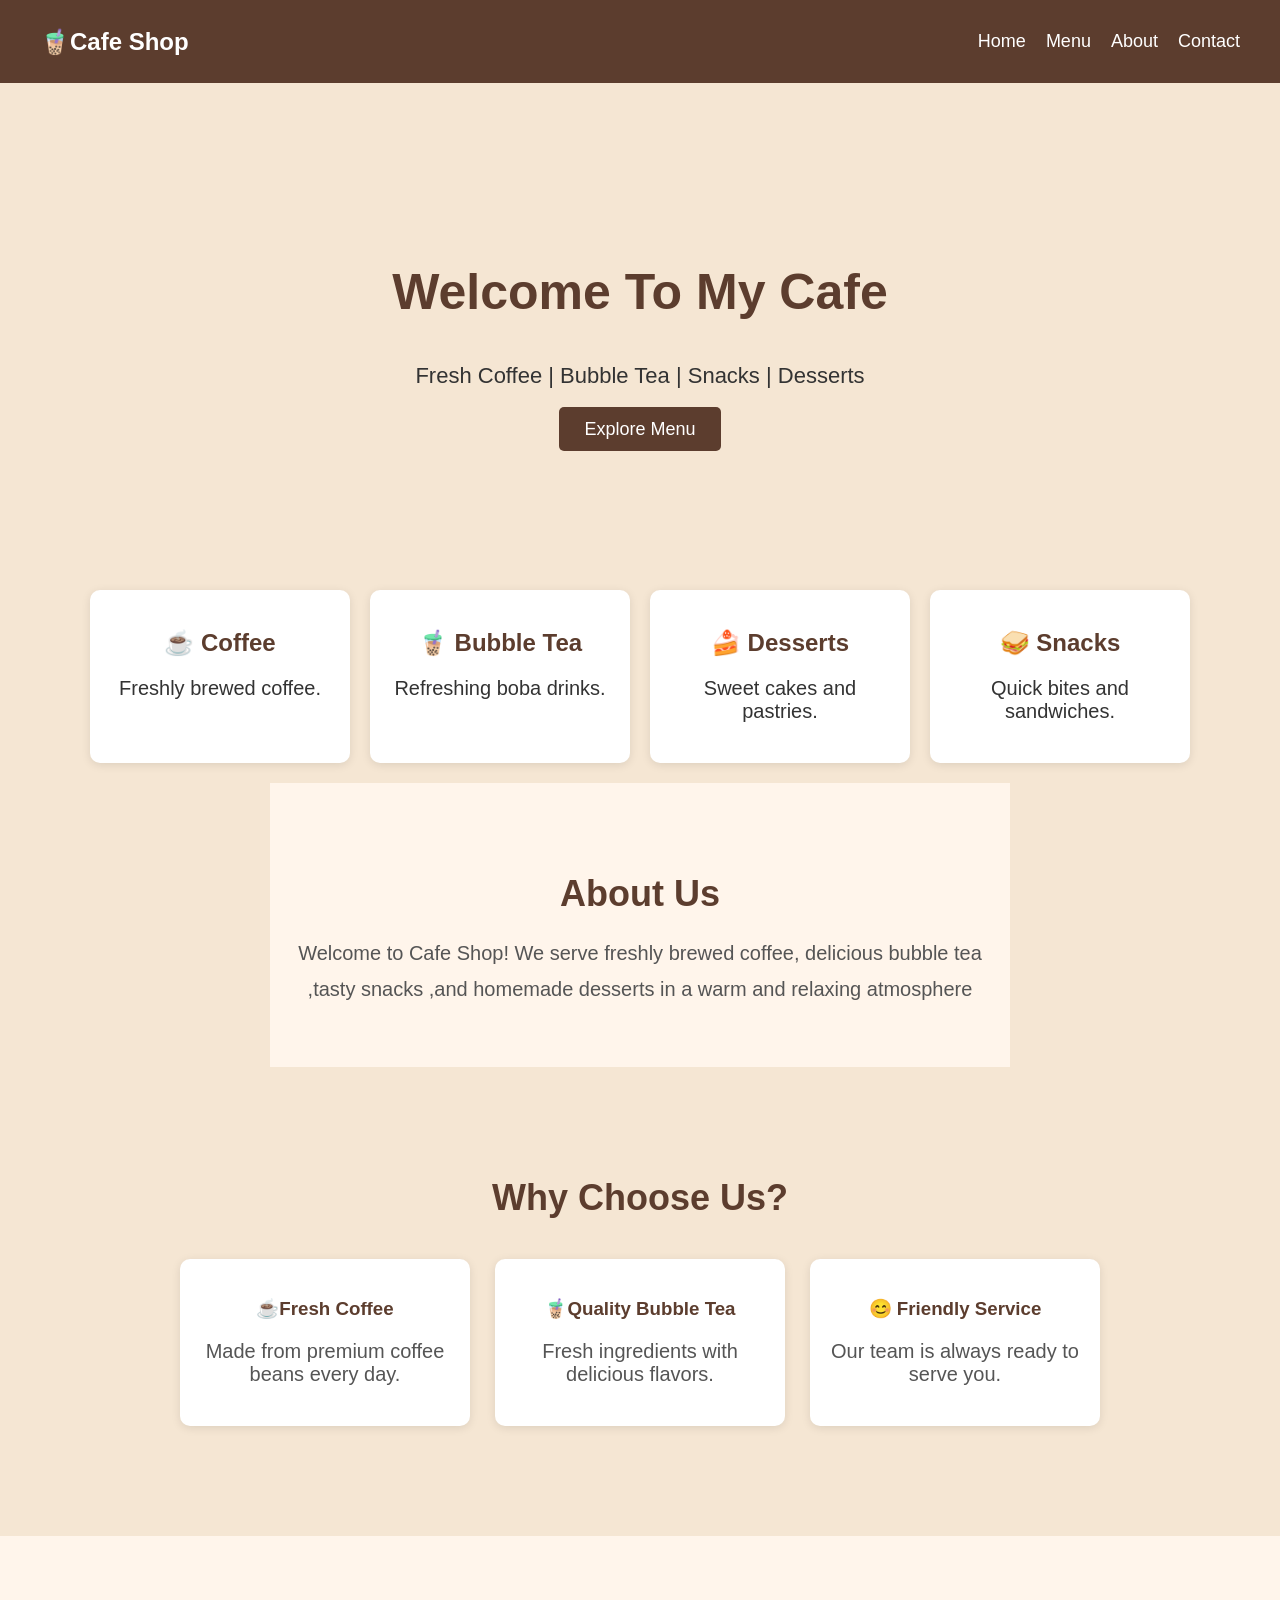
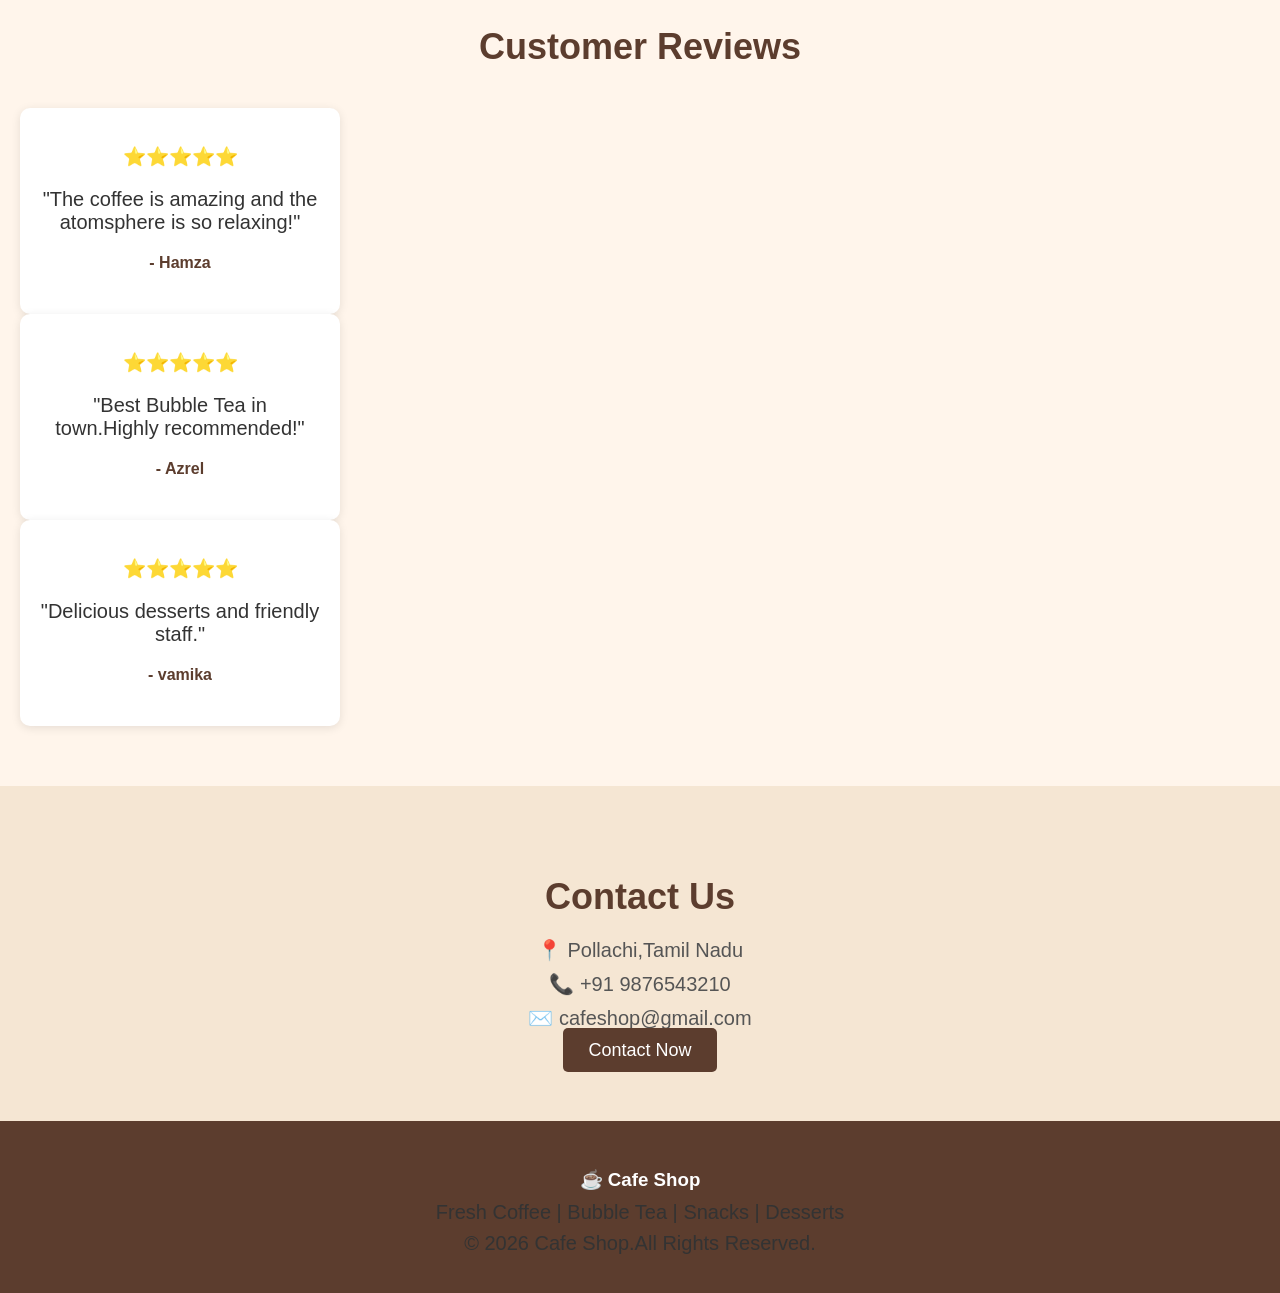
==== index.html @ 3396e736 "First Cafe Shop" ====
<!DOCTYPE html>
<html lang="en">
<head>
    <meta charset="UTF-8">
    <meta name="viewport" content="width=device-width,initial-scale=1.0">
    <title>Cafe Shop</title>

    <link rel="stylesheet" href="style.css">
</head>
<body>
<nav>
    <div class="logo">🧋Cafe Shop</div>

    <ul>
        <li><a href="#">Home</a></li>
        <li><a herf="#">Menu</a></li>
        <li><a herf="#">About</a></li>
        <li><a herf="#">Contact</a></li>
    </ul>
</nav>    
<section class="hero" id="home">
    <h1>Welcome To My Cafe</h1>
    <p>Fresh Coffee | Bubble Tea | Snacks | Desserts</p>
    <a herf="#" class="btn">Explore Menu</a>
</section>
<section class="categories" id="categories">
    <div class="card">
        <h2>☕ Coffee</h2>
        <p>Freshly brewed coffee.</p>
    </div>
<div class="card">
    <h2>🧋 Bubble Tea</h2>
    <p>Refreshing boba drinks.</p>
</div>
<div class="card">
    <h2>🍰 Desserts</h2>
    <p>Sweet cakes and pastries.</p>
</div>    
<div class="card">
    <h2>🥪 Snacks</h2>
    <p>Quick bites and sandwiches.</p>
</div>
<section class="about" id="about">
    <h2>About Us</h2>
    <p>
        Welcome to Cafe Shop! We serve freshly brewed coffee,
        delicious bubble tea ,tasty snacks ,and homemade desserts in a warm and relaxing atmosphere
    </p>
</section>
<section class="why-us">
    <h2>Why Choose Us?</h2>
    <div class="features">
        <div class="feature">
            <h3>☕Fresh Coffee</h3>
            <p>Made from premium coffee beans every day.</p>
        </div> 
        <div class="feature">
            <h3>🧋Quality Bubble Tea</h3>
            <p>Fresh ingredients with delicious flavors.</p>
        </div>
        <div class="feature">
            <h3>😊 Friendly Service</h3>
            <p>Our team is always ready to serve you.</p>
        </div>
    </div>
</section>
</section>
<section class="reviews">
    <h2>Customer Reviews</h2>
    <div class="review container">
        <div class="review-card">
        <h3>⭐⭐⭐⭐⭐</h3>
        <p>"The coffee is amazing and the atomsphere is so relaxing!"</p>
        <h4>- Hamza</h4>
        </div>
        <div class="review-card">
            <h3>⭐⭐⭐⭐⭐</h3>
            <p>"Best Bubble Tea in town.Highly recommended!"</p>
            <h4>- Azrel</h4>
        </div>
        <div class="review-card">
            <h3>⭐⭐⭐⭐⭐</h3>
            <p>"Delicious desserts and friendly staff."</p>
            <h4>- vamika</h4>
        </div>
    </div>
</section>
<section class="contact" id="contact">
    <h2>Contact Us</h2>
    <p>📍 Pollachi,Tamil Nadu</p>
    <p>📞 +91 9876543210</p>
    <p>✉️ cafeshop@gmail.com</p>

    <a herf="#" class="btn"> Contact Now</a> 
</section>
<footer>
    <h3>☕ Cafe Shop</h3>
    <p>Fresh Coffee | Bubble Tea | Snacks | Desserts</p>
    <p>&copy; 2026 Cafe Shop.All Rights Reserved.</p>
<button id="topBtn">⬆</button>
</footer>
    <script src="script.js"></script> 
</body>
</html>
---- style.css ----
body{
    margin:0;
    font-family:Arial, sans-serif;
    text-align:center;
    background:#f5e6d3;
}
h1{
    color:#5c3d2e;
    margin-top:80px;
}
p{
    color:#333;
    font-size:20px;
}
nav{
    display:flex;
    justify-content: space-between;
    align-items: center;
    background: #5c3d2e;
    padding: 15px 40px;
}

.logo{
    color: white;
    font-size: 24px;
    font-weight: bold;
}

ul{
    list-style: none;
    display: flex;
    gap:20px;

}

ul li a{
    text-decoration: none;
    color:white;
    font-size: 18px;
}
ul li a:hover{
    color: gold;
}
.hero{
    text-align: center;
    padding: 100px 20px;

}
.hero h1{
    font-size: 50px;
    color: #5c3d2e;
}
.hero p{
    font-size: 22px;
    margin-bottom: 30px;
}
.btn{
    background: #5c3d2e;
    color: white;
    padding: 12px 25px;
    text-decoration: none;
    border-radius: 5px;
    font-size: 18px;
    transition: 0.3s;
}
.btn:hover{
    background: #8b5e3c;
}
.categories{
    display: flex;
    justify-content:center;
    gap: 20px;
    flex-wrap: wrap;
    padding: 50px 20px;
}
.card{
    width: 220px;
    background: white;
    padding: 20px;
    border-radius: 10px;
    box-shadow: 0 2px 10px rgba(0,0,0,0.1);
    text-align: center;
}
.card h2{
    color: #5c3d2e;
}
.about{
    text-align: center;
    padding: 60px 20px;
    background: #fff5eb;
}
.about h2{
    font-size: 36px;
    color: #5c3d2e;
    margin-bottom: 20px;
}
.about p{
    max-width: 700px;
    margin: auto;
    font-size: 20px;
    line-height: 1.8;
    color: #555;
}
.why-us{
    padding: 60px 20px;
    text-align: center;
}
.why-us h2{
    color: #5c3d2e;
    font-size: 36px;
    margin-bottom: 40px;
}
.features{
    display: flex;
    justify-content: center;
    gap: 25px;
    flex-wrap: wrap;
}
.feature{
    background: white;
    width:250px;
    padding: 20px;
    border-radius: 10px;
    box-shadow: 0 2px 10px rgba(0,0,0,0.1);
}
.feature h3{
    color: #5c3d2e;
}
.feature p{
    color: #555;
}
.reviews{
    background: #fff5eb;
    padding: 60px 20px;
    text-align: center;
}
.reviews h2{
    color: #5c3d2e;
    font-size: 36px;
    margin-bottom: 40px;
}
.review-container{
    display: flex;
    justify-content: center;
    gap: 25px;
    flex-wrap: wrap;
}
.review-card{
    background: white;
    width: 280px;
    padding: 20px;
    border-radius: 10px;
    box-shadow: 0 2px 10px rgba(0,0,0,0.1);
}
.review-card h4{
    color: #5c3d2e;
    margin-top: 15px;
}
.contact{
    text-align: center;
    padding: 60px 20px;
}
.contact h2{
    font-size: 36px;
    color: #5c3d2e;
    margin-bottom: 20px;
}
.contact p{
    font-size: 20px;
    color: #555;
    margin: 10px 0;
}
footer{
    background: #5c3d2e;
    color: white;
    text-align: center;
    padding: 30px 20px;
}
footer h3{
    margin-bottom: 10px;
}
footer p{
    margin: 8px 0;
}
.card,
.feature,
.review-card{
    transition: transform 0.3s ease;
}
.card:hover,
.feature:hover,
.review-card:hover{
    transform: translateY(-8px);
}
@media (max-width:768px){
    nav{
        flex-direction:column;
        gap: 15px;
    }
    ul{
        flex-direction: column;
        text-align: center;
        padding: 0;
    }
    .hero h1{
        font-size: 36px;
    }
    .categories,
    .features,
    .review-container{
        flex-direction: column;
        align-items: center;
    }
    .card,
    .feature,
    .review-card{
        width: 90%;
    }
}
html{
    scroll-behavior: smooth;
}
#topBtn{
    display: none;
    position: fixed;
    bottom: 20px;
    right: 20px;
    background: #5c3d2e;
    color: white;
    border: none;
    padding: 12px 16px;
    border-radius: 50%;
    cursor: pointer;
    font-size: 18px;
}
#topBtn:hover{
    background: #8b5e3c;
}
nav{
    display: flex;
    justify-content: space-between;
    align-items: center;
    background: #5c3d2e;
    padding: 15px 40px;

    position: sticky;
    top: 0;
    z-index: 1000;
}
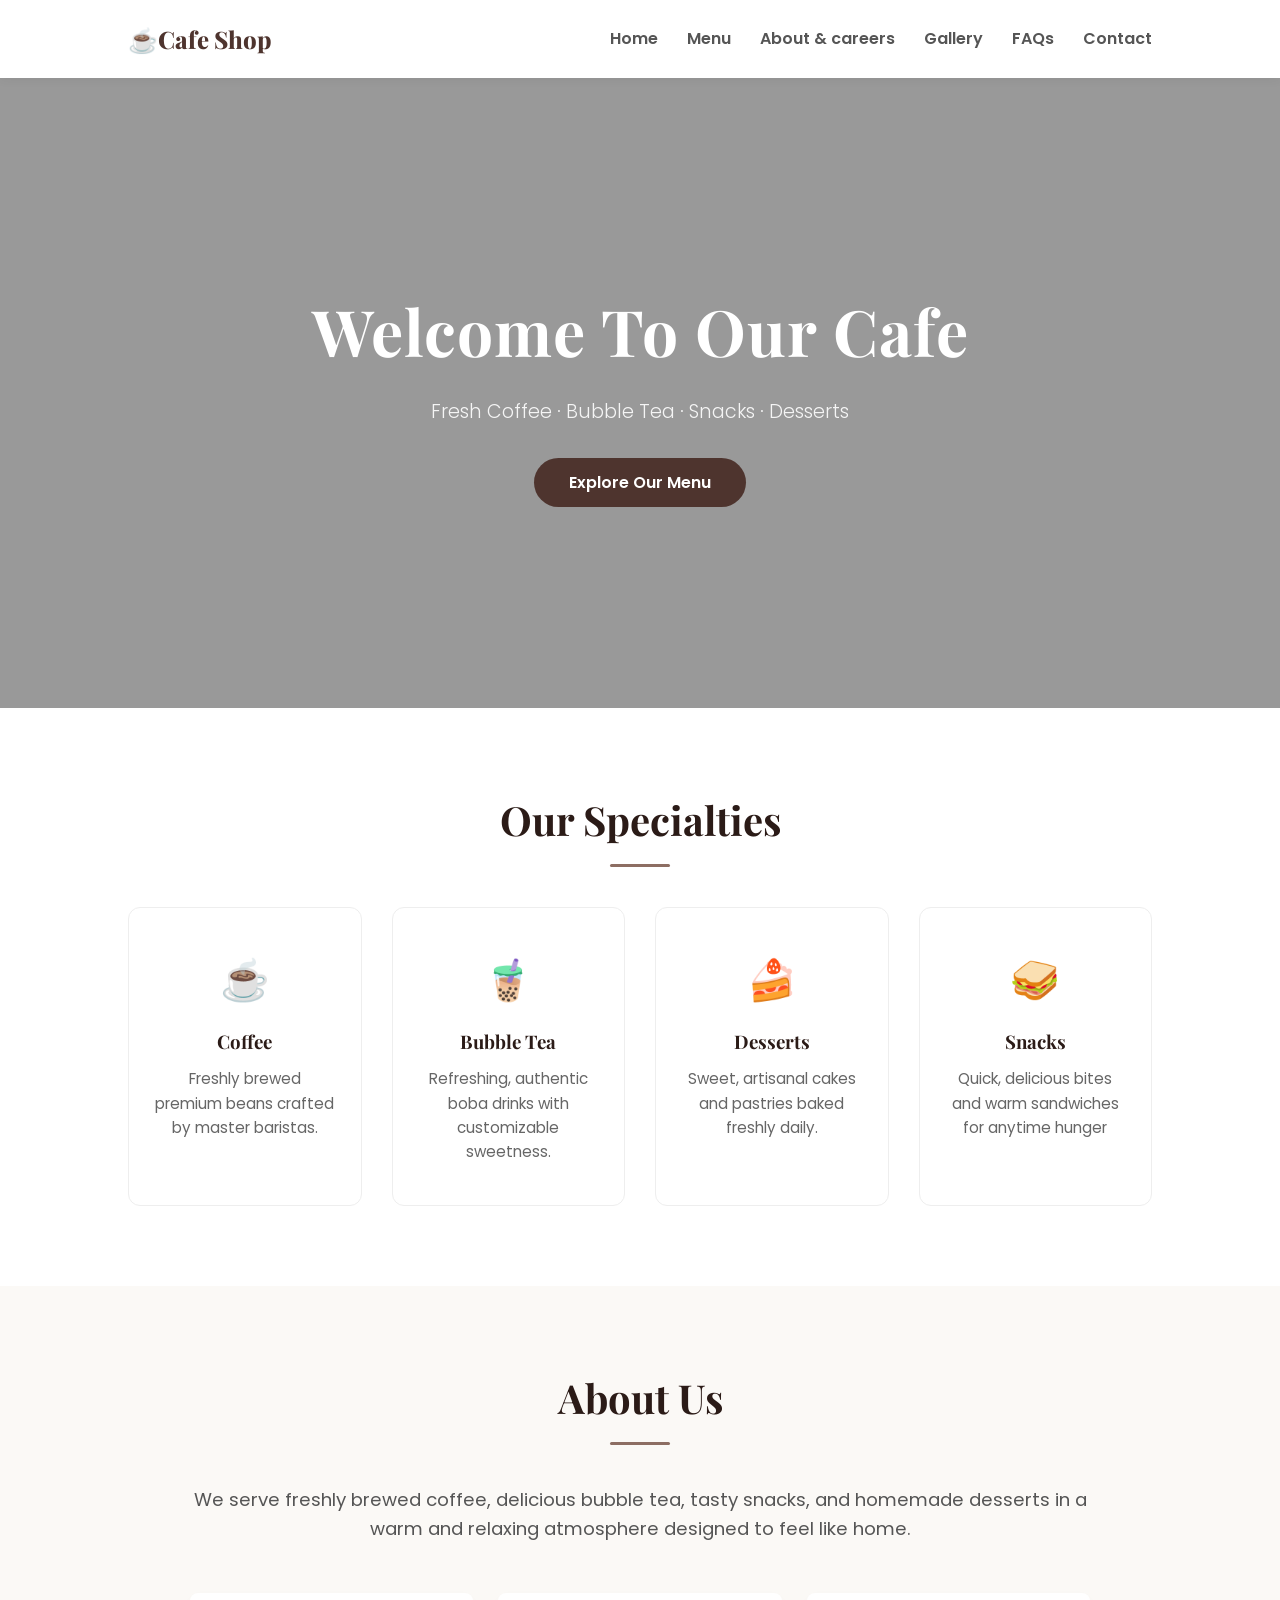
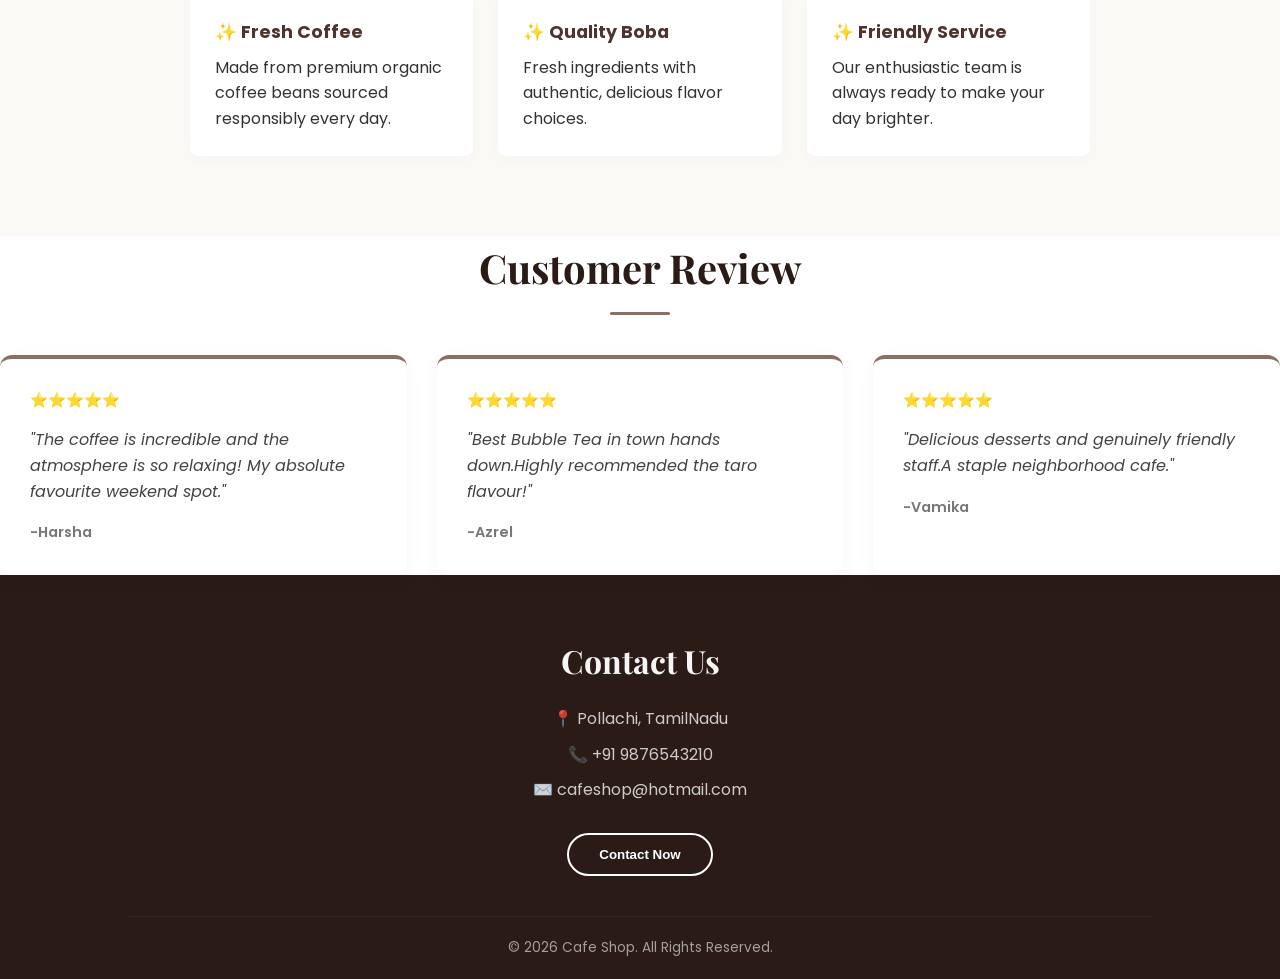
==== commit fcc42a4b: "Upgraded Cafe Shop Website" ====
--- a/index.html
+++ b/index.html
@@ -3,102 +3,120 @@
 <head>
     <meta charset="UTF-8">
     <meta name="viewport" content="width=device-width,initial-scale=1.0">
-    <title>Cafe Shop</title>
-
+    <title>The Daily Grind | Premium Cafe</title>
+    <!--Google Fonts for a premium look-->
+    <link href="https://fonts.googleapis.com/css2?family=playfair+Display:wght@600;800&family=poppins:wght@300;400;600&display=swap"rel="stylesheet">
     <link rel="stylesheet" href="style.css">
 </head>
 <body>
-<nav>
-    <div class="logo">🧋Cafe Shop</div>
+    <!--Header / Navigation-->
+    <header class="navbar">
+        <div class="logo">☕Cafe Shop</div>
+        <nav>
+            <a href="index.html">Home</a>
+            <a href="menu.html">Menu</a>
+            <a href="about.html">About & careers</a>
+            <a href="gallery.html">Gallery</a>
+            <a href="faqs.html">FAQs</a>
+            <a href="contact.html">Contact</a>
+        </nav>
+    </header>
+    <!--Hero Section-->
+    <section id="home" class="hero">
+        <div class="hero-content">
+            <h1>Welcome To Our Cafe</h1>
+            <p>Fresh Coffee ∙ Bubble Tea ∙ Snacks ∙ Desserts</p>
+            <a href="menu.html" class="btn-primary">Explore Our Menu</a>
+        </div>
+    </section>
 
-    <ul>
-        <li><a href="#">Home</a></li>
-        <li><a herf="#">Menu</a></li>
-        <li><a herf="#">About</a></li>
-        <li><a herf="#">Contact</a></li>
-    </ul>
-</nav>    
-<section class="hero" id="home">
-    <h1>Welcome To My Cafe</h1>
-    <p>Fresh Coffee | Bubble Tea | Snacks | Desserts</p>
-    <a herf="#" class="btn">Explore Menu</a>
-</section>
-<section class="categories" id="categories">
-    <div class="card">
-        <h2>☕ Coffee</h2>
-        <p>Freshly brewed coffee.</p>
-    </div>
-<div class="card">
-    <h2>🧋 Bubble Tea</h2>
-    <p>Refreshing boba drinks.</p>
-</div>
-<div class="card">
-    <h2>🍰 Desserts</h2>
-    <p>Sweet cakes and pastries.</p>
-</div>    
-<div class="card">
-    <h2>🥪 Snacks</h2>
-    <p>Quick bites and sandwiches.</p>
-</div>
-<section class="about" id="about">
-    <h2>About Us</h2>
-    <p>
-        Welcome to Cafe Shop! We serve freshly brewed coffee,
-        delicious bubble tea ,tasty snacks ,and homemade desserts in a warm and relaxing atmosphere
-    </p>
-</section>
-<section class="why-us">
-    <h2>Why Choose Us?</h2>
-    <div class="features">
-        <div class="feature">
-            <h3>☕Fresh Coffee</h3>
-            <p>Made from premium coffee beans every day.</p>
-        </div> 
-        <div class="feature">
-            <h3>🧋Quality Bubble Tea</h3>
-            <p>Fresh ingredients with delicious flavors.</p>
+    <!--Categories Section-->
+    <section id="menu" class="section-container">
+        <h2 class="section-title">Our Specialties</h2>
+        <div class="grid-4-col">
+            <div class="card interactive-card">
+                <span class="card-icon">☕</span>
+                <h3>Coffee</h3>
+                <p>Freshly brewed premium beans crafted by master baristas.</p>
+            </div>
+            <div class="card interactive-card">
+                <span class="card-icon">🧋</span>
+                <h3>Bubble Tea</h3>
+                <p>Refreshing, authentic boba drinks with customizable sweetness.</p>
+            </div>
+            <div class="card interactive-card">
+                <span class="card-icon">🍰</span>
+                <h3>Desserts</h3>
+                <p>Sweet, artisanal cakes and pastries baked freshly daily.</p>
+            </div>
+            <div class="card interactive-card">
+                <span class="card-icon">🥪</span>
+                <h3>Snacks</h3>
+                <p>Quick, delicious bites and warm sandwiches for anytime hunger</p>
+            </div>
         </div>
-        <div class="feature">
-            <h3>😊 Friendly Service</h3>
-            <p>Our team is always ready to serve you.</p>
+    </section>
+
+    <!--About & why choose us-->
+    <section id="about" class="section-container bg-light">
+        <div class="about-wrapper">
+            <div class="about-text text-center">
+                <h2 class="section-title">About Us</h2>
+                <p class="lead-text">We serve freshly brewed coffee, delicious bubble tea, tasty snacks, and homemade desserts in a warm and relaxing atmosphere designed to feel like home.</p>
+            </div>
+
+            <div class="why-us-grid">
+                <div class="why-item">
+                    <h4>✨ Fresh Coffee</h4>
+                    <p>Made from premium organic coffee beans sourced responsibly every day.</p>
+                </div>
+                <div class="why-item">
+                    <h4>✨ Quality Boba</h4>
+                    <p>Fresh ingredients with authentic, delicious flavor choices.</p>
+                </div>
+                <div class="why-item">
+                    <h4>✨ Friendly Service</h4>
+                    <p>Our enthusiastic team is always ready to make your day brighter.</p>
+                </div>
+            </div>
         </div>
-    </div>
-</section>
-</section>
-<section class="reviews">
-    <h2>Customer Reviews</h2>
-    <div class="review container">
-        <div class="review-card">
-        <h3>⭐⭐⭐⭐⭐</h3>
-        <p>"The coffee is amazing and the atomsphere is so relaxing!"</p>
-        <h4>- Hamza</h4>
+    </section>
+
+    <!--Testimonials Section-->
+    <section class="section-contianer">
+        <h2 class="section-title">Customer Review</h2>
+        <div class="grid-3-col">
+            <div class="review-card">
+                <div class="stars">⭐⭐⭐⭐⭐</div>
+                <p>"The coffee is incredible and the atmosphere is so relaxing! My absolute favourite weekend spot."</p>
+                <span class="reviewer">-Harsha</span>
+            </div>
+            <div class="review-card">
+                <div class="stars">⭐⭐⭐⭐⭐</div>
+                <p>"Best Bubble Tea in town hands down.Highly recommended the taro flavour!"</p>
+                <span class="reviewer">-Azrel</span>
+            </div>
+            <div class="review-card">
+                <div class="stars">⭐⭐⭐⭐⭐</div>
+                <p>"Delicious desserts and genuinely friendly staff.A staple neighborhood cafe."</p>
+                <span class="reviewer">-Vamika</span>
+            </div>
         </div>
-        <div class="review-card">
-            <h3>⭐⭐⭐⭐⭐</h3>
-            <p>"Best Bubble Tea in town.Highly recommended!"</p>
-            <h4>- Azrel</h4>
+    </section>
+
+    <!--contact & footer section-->
+    <footer id="contact" class="footer">
+        <div class="footer-content">
+            <h3>Contact Us</h3>
+            <p>📍 Pollachi, TamilNadu</p>
+            <p>📞 +91 9876543210</p>
+            <p>✉️ cafeshop@hotmail.com</p>
+            <button class="btn-secondary">Contact Now</button>
         </div>
-        <div class="review-card">
-            <h3>⭐⭐⭐⭐⭐</h3>
-            <p>"Delicious desserts and friendly staff."</p>
-            <h4>- vamika</h4>
+        <div class="footer-bottom">
+            <p>&copy; 2026 Cafe Shop. All Rights Reserved.</p>
         </div>
-    </div>
-</section>
-<section class="contact" id="contact">
-    <h2>Contact Us</h2>
-    <p>📍 Pollachi,Tamil Nadu</p>
-    <p>📞 +91 9876543210</p>
-    <p>✉️ cafeshop@gmail.com</p>
-
-    <a herf="#" class="btn"> Contact Now</a> 
-</section>
-<footer>
-    <h3>☕ Cafe Shop</h3>
-    <p>Fresh Coffee | Bubble Tea | Snacks | Desserts</p>
-    <p>&copy; 2026 Cafe Shop.All Rights Reserved.</p>
-<button id="topBtn">⬆</button>
-</footer>
-    <script src="script.js"></script> 
+    </footer>
+    <script src="script.js"></script>
 </body>
 </html>
--- a/style.css
+++ b/style.css
@@ -1,249 +1,356 @@
-body{
-    margin:0;
-    font-family:Arial, sans-serif;
-    text-align:center;
-    background:#f5e6d3;
-}
-h1{
-    color:#5c3d2e;
-    margin-top:80px;
-}
-p{
-    color:#333;
-    font-size:20px;
-}
-nav{
-    display:flex;
-    justify-content: space-between;
-    align-items: center;
-    background: #5c3d2e;
-    padding: 15px 40px;
-}
-
-.logo{
-    color: white;
-    font-size: 24px;
-    font-weight: bold;
-}
-
-ul{
-    list-style: none;
-    display: flex;
-    gap:20px;
-
-}
-
-ul li a{
-    text-decoration: none;
-    color:white;
-    font-size: 18px;
-}
-ul li a:hover{
-    color: gold;
-}
-.hero{
-    text-align: center;
-    padding: 100px 20px;
-
-}
-.hero h1{
-    font-size: 50px;
-    color: #5c3d2e;
-}
-.hero p{
-    font-size: 22px;
-    margin-bottom: 30px;
-}
-.btn{
-    background: #5c3d2e;
-    color: white;
-    padding: 12px 25px;
-    text-decoration: none;
-    border-radius: 5px;
-    font-size: 18px;
-    transition: 0.3s;
-}
-.btn:hover{
-    background: #8b5e3c;
-}
-.categories{
-    display: flex;
-    justify-content:center;
-    gap: 20px;
-    flex-wrap: wrap;
-    padding: 50px 20px;
-}
-.card{
-    width: 220px;
-    background: white;
-    padding: 20px;
-    border-radius: 10px;
-    box-shadow: 0 2px 10px rgba(0,0,0,0.1);
-    text-align: center;
-}
-.card h2{
-    color: #5c3d2e;
-}
-.about{
-    text-align: center;
-    padding: 60px 20px;
-    background: #fff5eb;
-}
-.about h2{
-    font-size: 36px;
-    color: #5c3d2e;
-    margin-bottom: 20px;
-}
-.about p{
-    max-width: 700px;
-    margin: auto;
-    font-size: 20px;
-    line-height: 1.8;
-    color: #555;
-}
-.why-us{
-    padding: 60px 20px;
-    text-align: center;
-}
-.why-us h2{
-    color: #5c3d2e;
-    font-size: 36px;
+/* --- Global Resets & Typography --- */
+* {
+    margin: 0;
+    padding: 0;
+    box-sizing: border-box;
+}
+
+html {
+    scroll-behavior: smooth;
+}
+
+body {
+    font-family: 'Poppins', sans-serif;
+    color: #333333;
+    background-color: #ffffff;
+    line-height: 1.6;
+}
+
+/* --- Layout Containers --- */
+.section-container {
+    padding: 80px 10%;
+}
+
+.bg-light {
+    background-color: #fbf9f6;
+}
+
+.section-title {
+    font-family: 'Playfair Display', serif;
+    font-size: 2.5rem;
+    text-align: center;
     margin-bottom: 40px;
-}
-.features{
-    display: flex;
-    justify-content: center;
-    gap: 25px;
-    flex-wrap: wrap;
-}
-.feature{
-    background: white;
-    width:250px;
-    padding: 20px;
-    border-radius: 10px;
-    box-shadow: 0 2px 10px rgba(0,0,0,0.1);
-}
-.feature h3{
-    color: #5c3d2e;
-}
-.feature p{
-    color: #555;
-}
-.reviews{
-    background: #fff5eb;
-    padding: 60px 20px;
-    text-align: center;
-}
-.reviews h2{
-    color: #5c3d2e;
-    font-size: 36px;
-    margin-bottom: 40px;
-}
-.review-container{
-    display: flex;
-    justify-content: center;
-    gap: 25px;
-    flex-wrap: wrap;
-}
-.review-card{
-    background: white;
-    width: 280px;
-    padding: 20px;
-    border-radius: 10px;
-    box-shadow: 0 2px 10px rgba(0,0,0,0.1);
-}
-.review-card h4{
-    color: #5c3d2e;
-    margin-top: 15px;
-}
-.contact{
-    text-align: center;
-    padding: 60px 20px;
-}
-.contact h2{
-    font-size: 36px;
-    color: #5c3d2e;
-    margin-bottom: 20px;
-}
-.contact p{
-    font-size: 20px;
-    color: #555;
-    margin: 10px 0;
-}
-footer{
-    background: #5c3d2e;
-    color: white;
-    text-align: center;
-    padding: 30px 20px;
-}
-footer h3{
-    margin-bottom: 10px;
-}
-footer p{
-    margin: 8px 0;
-}
-.card,
-.feature,
-.review-card{
-    transition: transform 0.3s ease;
-}
-.card:hover,
-.feature:hover,
-.review-card:hover{
-    transform: translateY(-8px);
-}
-@media (max-width:768px){
-    nav{
-        flex-direction:column;
-        gap: 15px;
-    }
-    ul{
-        flex-direction: column;
-        text-align: center;
-        padding: 0;
-    }
-    .hero h1{
-        font-size: 36px;
-    }
-    .categories,
-    .features,
-    .review-container{
-        flex-direction: column;
-        align-items: center;
-    }
-    .card,
-    .feature,
-    .review-card{
-        width: 90%;
-    }
-}
-html{
-    scroll-behavior: smooth;
-}
-#topBtn{
-    display: none;
-    position: fixed;
-    bottom: 20px;
-    right: 20px;
-    background: #5c3d2e;
-    color: white;
-    border: none;
-    padding: 12px 16px;
-    border-radius: 50%;
-    cursor: pointer;
-    font-size: 18px;
-}
-#topBtn:hover{
-    background: #8b5e3c;
-}
-nav{
+    color: #2b1b17;
+    position: relative;
+}
+
+.section-title::after {
+    content: '';
+    display: block;
+    width: 60px;
+    height: 3px;
+    background-color: #8d6e63;
+    margin: 12px auto 0 auto;
+    border-radius: 2px;
+}
+
+/* --- Navbar --- */
+.navbar {
     display: flex;
     justify-content: space-between;
     align-items: center;
-    background: #5c3d2e;
-    padding: 15px 40px;
-
+    padding: 20px 10%;
+    background-color: #ffffff;
+    box-shadow: 0 2px 10px rgba(0, 0, 0, 0.05);
     position: sticky;
     top: 0;
     z-index: 1000;
 }
+
+.navbar .logo {
+    font-family: 'Playfair Display', serif;
+    font-size: 1.5rem;
+    font-weight: 800;
+    color: #4e342e;
+}
+
+.navbar nav a {
+    text-decoration: none;
+    color: #555555;
+    margin-left: 25px;
+    font-weight: 600;
+    transition: color 0.3s ease;
+}
+
+.navbar nav a:hover {
+    color: #8d6e63;
+}
+
+/* --- Hero Section --- */
+.hero {
+    background: linear-gradient(rgba(0,0,0,0.4), rgba(0,0,0,0.4)), url('https://images.unsplash.com/photo-1501339847302-ac426a4a7cbb?q=80&w=1600') no-repeat center center/cover;
+    height: 70vh;
+    display: flex;
+    justify-content: center;
+    align-items: center;
+    text-align: center;
+    color: #ffffff;
+}
+
+.hero-content h1 {
+    font-family: 'Playfair Display', serif;
+    font-size: 4rem;
+    margin-bottom: 15px;
+    letter-spacing: 1px;
+}
+
+.hero-content p {
+    font-size: 1.2rem;
+    margin-bottom: 30px;
+    font-weight: 300;
+    opacity: 0.9;
+}
+
+/* --- Buttons --- */
+.btn-primary {
+    display: inline-block;
+    padding: 12px 35px;
+    background-color: #4e342e;
+    color: #ffffff;
+    text-decoration: none;
+    border-radius: 30px;
+    font-weight: 600;
+    transition: transform 0.2s ease, background-color 0.3s ease;
+}
+
+.btn-primary:hover {
+    background-color: #3e2723;
+    transform: translateY(-2px);
+}
+
+.btn-secondary {
+    padding: 12px 30px;
+    background-color: transparent;
+    color: #ffffff;
+    border: 2px solid #ffffff;
+    border-radius: 30px;
+    font-weight: 600;
+    cursor: pointer;
+    transition: all 0.3s ease;
+}
+
+.btn-secondary:hover {
+    background-color: #ffffff;
+    color: #4e342e;
+}
+
+/* --- Grids & Cards --- */
+.grid-4-col {
+    display: grid;
+    grid-template-columns: repeat(auto-fit, minmax(220px, 1fr));
+    gap: 30px;
+}
+
+.grid-3-col {
+    display: grid;
+    grid-template-columns: repeat(auto-fit, minmax(280px, 1fr));
+    gap: 30px;
+}
+
+.card {
+    background-color: #ffffff;
+    padding: 40px 25px;
+    border-radius: 12px;
+    text-align: center;
+    border: 1px solid #eee;
+    transition: all 0.3s ease;
+}
+
+.interactive-card:hover {
+    transform: translateY(-10px);
+    box-shadow: 0 15px 30px rgba(0, 0, 0, 0.08);
+    border-color: #8d6e63;
+}
+
+.card-icon {
+    font-size: 2.5rem;
+    display: block;
+    margin-bottom: 15px;
+}
+
+.card h3 {
+    font-family: 'Playfair Display', serif;
+    margin-bottom: 10px;
+    color: #2b1b17;
+}
+
+.card p {
+    font-size: 0.95rem;
+    color: #666;
+}
+
+/* --- About & Why Choose Us --- */
+.about-wrapper {
+    max-width: 900px;
+    margin: 0 auto;
+}
+
+.lead-text {
+    font-size: 1.15rem;
+    color: #555;
+    margin-bottom: 50px;
+}
+
+.text-center { text-align: center; }
+
+.why-us-grid {
+    display: grid;
+    grid-template-columns: repeat(auto-fit, minmax(250px, 1fr));
+    gap: 25px;
+}
+
+.why-item {
+    background: #ffffff;
+    padding: 25px;
+    border-radius: 8px;
+    box-shadow: 0 4px 15px rgba(0,0,0,0.02);
+}
+
+.why-item h4 {
+    color: #4e342e;
+    font-size: 1.1rem;
+    margin-bottom: 8px;
+}
+
+/* --- Reviews --- */
+.review-card {
+    background-color: #ffffff;
+    padding: 30px;
+    border-radius: 12px;
+    box-shadow: 0 5px 20px rgba(0,0,0,0.04);
+    border-top: 4px solid #8d6e63;
+}
+
+.stars {
+    margin-bottom: 15px;
+    font-size: 0.9rem;
+}
+
+.review-card p {
+    font-style: italic;
+    color: #444;
+    margin-bottom: 15px;
+}
+
+.reviewer {
+    font-weight: 600;
+    color: #777;
+    font-size: 0.9rem;
+}
+
+/* --- Footer --- */
+.footer {
+    background-color: #2b1b17;
+    color: #f5f5f5;
+    padding: 60px 10% 20px 10%;
+    text-align: center;
+}
+
+.footer-content h3 {
+    font-family: 'Playfair Display', serif;
+    font-size: 2rem;
+    margin-bottom: 20px;
+}
+
+.footer-content p {
+    margin-bottom: 10px;
+    opacity: 0.8;
+}
+
+.footer-content .btn-secondary {
+    margin-top: 20px;
+    margin-bottom: 40px;
+}
+
+.footer-bottom {
+    border-top: 1px solid rgba(255,255,255,0.1);
+    padding-top: 20px;
+    font-size: 0.85rem;
+    opacity: 0.6;
+}
+
+/* --- Responsive Adjustments --- */
+@media (max-width: 768px) {
+    .navbar {
+        flex-direction: column;
+        gap: 15px;
+    }
+    .navbar nav a {
+        margin: 0 10px;
+    }
+    .hero-content h1 {
+        font-size: 2.5rem;
+    }
+    .section-container {
+        padding: 50px 5%;
+    }
+}
+/* --- JS-Driven Animation Classes --- */
+
+/* Initial state of elements hidden off-screen */
+.reveal-hidden {
+    opacity: 0;
+    transform: translateY(30px);
+    transition: opacity 0.8s cubic-bezier(0.25, 1, 0.5, 1), 
+                transform 0.8s cubic-bezier(0.25, 1, 0.5, 1);
+}
+
+/* State applied by JS when scrolled into view */
+.reveal-hidden.visible {
+    opacity: 1;
+    transform: translateY(0);
+}
+
+/* Staggered transition delays for item grids so they lift one by one */
+.grid-4-col .card:nth-child(2) { transition-delay: 0.1s; }
+.grid-4-col .card:nth-child(3) { transition-delay: 0.2s; }
+.grid-4-col .card:nth-child(4) { transition-delay: 0.3s; }
+
+.grid-3-col .review-card:nth-child(2) { transition-delay: 0.15s; }
+.grid-3-col .review-card:nth-child(3) { transition-delay: 0.3s; }
+/* --- High-End Multi-Scroll Menu Design --- */
+.menu-scroll-section {
+    min-height: 85vh; /* Extends each section so it takes full viewport real estate */
+    display: flex;
+    flex-direction: column;
+    justify-content: center;
+    padding: 60px 0;
+}
+
+.menu-section-title-box {
+    text-align: center;
+    background-color: #fbf9f6;
+    padding: 40px 0;
+    margin-bottom: 20px;
+    border-top: 1px solid #eae5e0;
+    border-bottom: 1px solid #eae5e0;
+}
+
+.menu-section-title-box h2 {
+    font-family: 'Playfair Display', serif;
+    font-size: 2.2rem;
+    color: #2b1b17;
+}
+
+/* Background shifts to keep scrolling visibly engaging */
+.banner-coffee { background-color: #ffffff; }
+.banner-boba { background-color: #fcfbfa; }
+.banner-dessert { background-color: #ffffff; }
+
+/* Gallery Styling */
+.gallery-grid {
+    display: grid;
+    grid-template-columns: repeat(auto-fit, minmax(280px, 1fr));
+    gap: 20px;
+    margin-top: 30px;
+}
+.gallery-item img {
+    width: 100%;
+    height: 300px;
+    object-fit: cover;
+    border-radius: 8px;
+    transition: transform 0.3s ease;
+}
+.gallery-item img:hover {
+    transform: scale(1.02);
+}
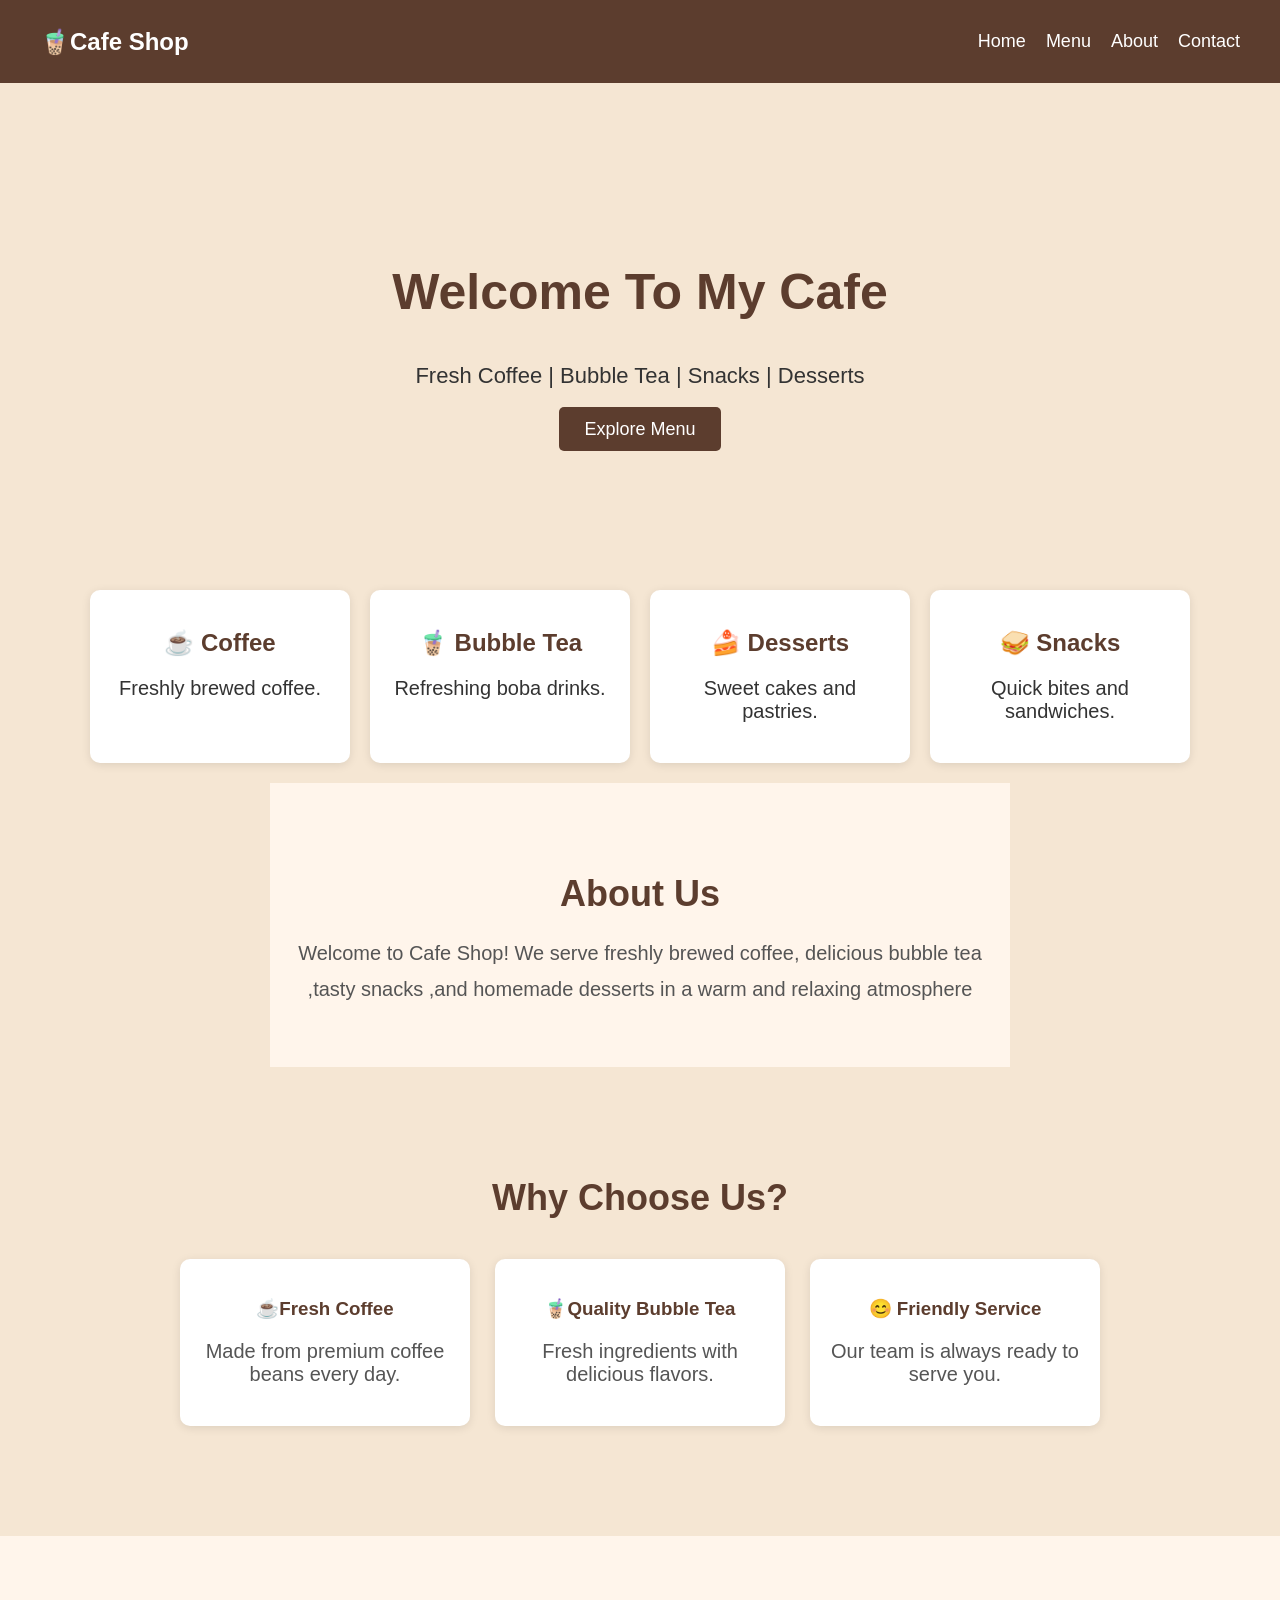
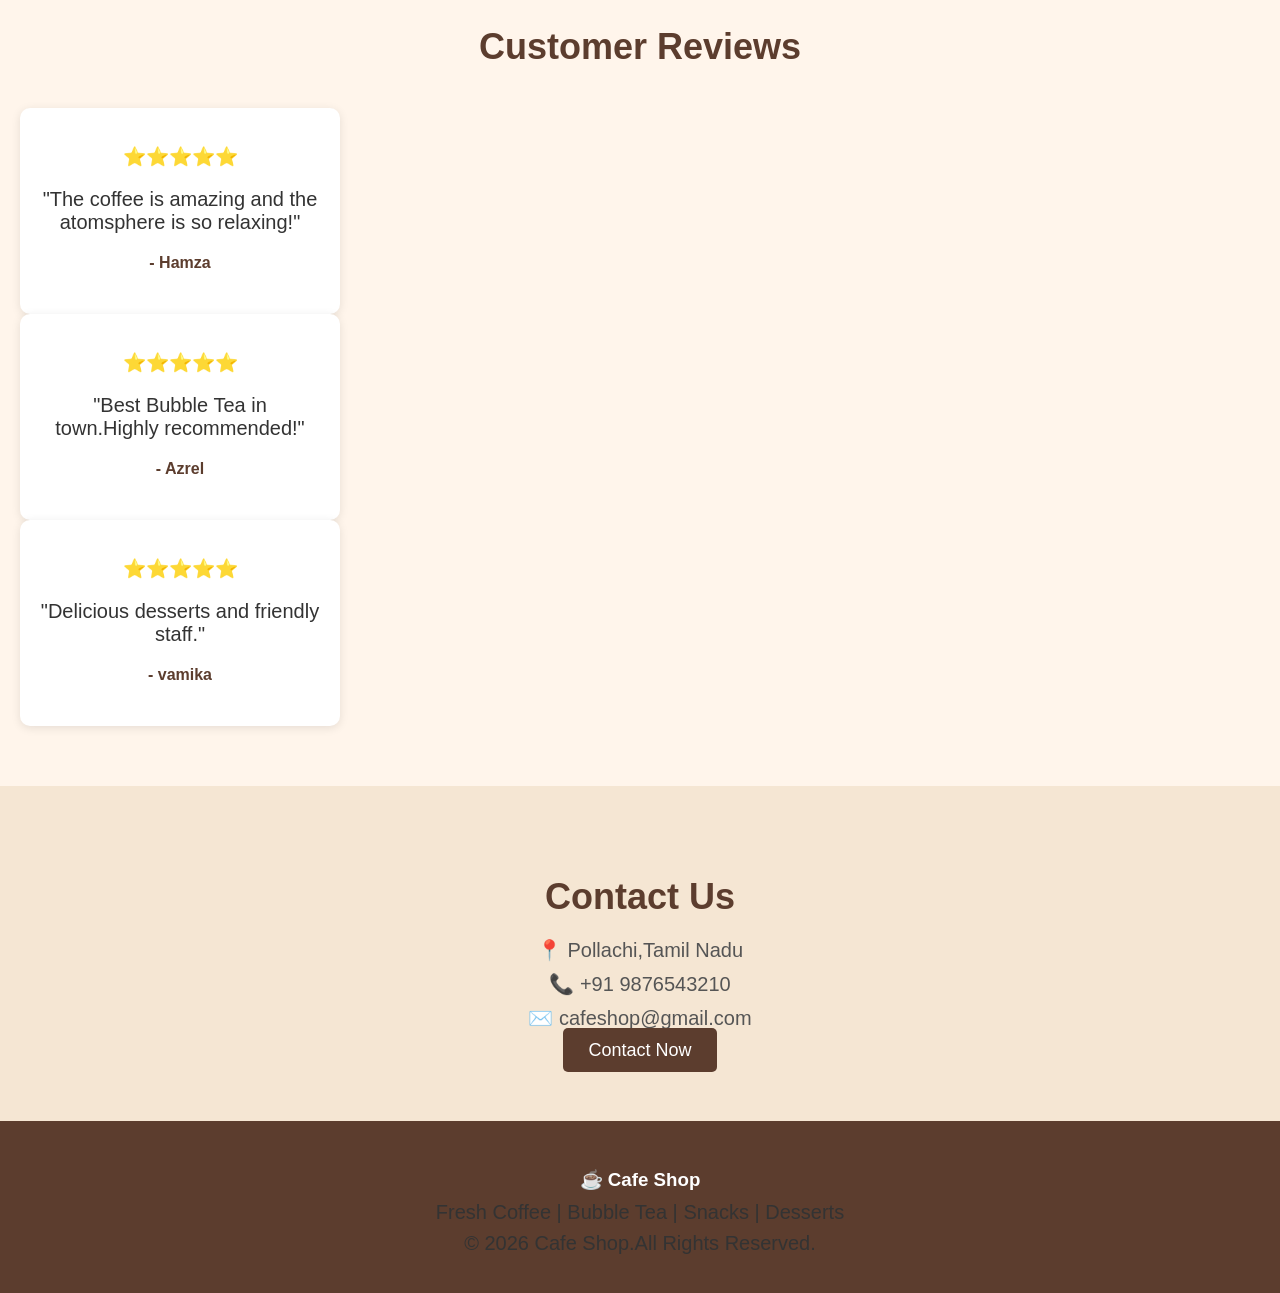
==== commit 356d7d9f: "Resolve merge conflict" ====
--- a/index.html
+++ b/index.html
@@ -3,120 +3,102 @@
 <head>
     <meta charset="UTF-8">
     <meta name="viewport" content="width=device-width,initial-scale=1.0">
-    <title>The Daily Grind | Premium Cafe</title>
-    <!--Google Fonts for a premium look-->
-    <link href="https://fonts.googleapis.com/css2?family=playfair+Display:wght@600;800&family=poppins:wght@300;400;600&display=swap"rel="stylesheet">
+    <title>Cafe Shop</title>
+
     <link rel="stylesheet" href="style.css">
 </head>
 <body>
-    <!--Header / Navigation-->
-    <header class="navbar">
-        <div class="logo">☕Cafe Shop</div>
-        <nav>
-            <a href="index.html">Home</a>
-            <a href="menu.html">Menu</a>
-            <a href="about.html">About & careers</a>
-            <a href="gallery.html">Gallery</a>
-            <a href="faqs.html">FAQs</a>
-            <a href="contact.html">Contact</a>
-        </nav>
-    </header>
-    <!--Hero Section-->
-    <section id="home" class="hero">
-        <div class="hero-content">
-            <h1>Welcome To Our Cafe</h1>
-            <p>Fresh Coffee ∙ Bubble Tea ∙ Snacks ∙ Desserts</p>
-            <a href="menu.html" class="btn-primary">Explore Our Menu</a>
+<nav>
+    <div class="logo">🧋Cafe Shop</div>
+
+    <ul>
+        <li><a href="#">Home</a></li>
+        <li><a href="#">Menu</a></li>
+        <li><a href="#">About</a></li>
+        <li><a href="#">Contact</a></li>
+    </ul>
+</nav>    
+<section class="hero" id="home">
+    <h1>Welcome To My Cafe</h1>
+    <p>Fresh Coffee | Bubble Tea | Snacks | Desserts</p>
+    <a href="#" class="btn">Explore Menu</a>
+</section>
+<section class="categories" id="categories">
+    <div class="card">
+        <h2>☕ Coffee</h2>
+        <p>Freshly brewed coffee.</p>
+    </div>
+<div class="card">
+    <h2>🧋 Bubble Tea</h2>
+    <p>Refreshing boba drinks.</p>
+</div>
+<div class="card">
+    <h2>🍰 Desserts</h2>
+    <p>Sweet cakes and pastries.</p>
+</div>    
+<div class="card">
+    <h2>🥪 Snacks</h2>
+    <p>Quick bites and sandwiches.</p>
+</div>
+<section class="about" id="about">
+    <h2>About Us</h2>
+    <p>
+        Welcome to Cafe Shop! We serve freshly brewed coffee,
+        delicious bubble tea ,tasty snacks ,and homemade desserts in a warm and relaxing atmosphere
+    </p>
+</section>
+<section class="why-us">
+    <h2>Why Choose Us?</h2>
+    <div class="features">
+        <div class="feature">
+            <h3>☕Fresh Coffee</h3>
+            <p>Made from premium coffee beans every day.</p>
+        </div> 
+        <div class="feature">
+            <h3>🧋Quality Bubble Tea</h3>
+            <p>Fresh ingredients with delicious flavors.</p>
         </div>
-    </section>
+        <div class="feature">
+            <h3>😊 Friendly Service</h3>
+            <p>Our team is always ready to serve you.</p>
+        </div>
+    </div>
+</section>
+</section>
+<section class="reviews">
+    <h2>Customer Reviews</h2>
+    <div class="review container">
+        <div class="review-card">
+        <h3>⭐⭐⭐⭐⭐</h3>
+        <p>"The coffee is amazing and the atomsphere is so relaxing!"</p>
+        <h4>- Hamza</h4>
+        </div>
+        <div class="review-card">
+            <h3>⭐⭐⭐⭐⭐</h3>
+            <p>"Best Bubble Tea in town.Highly recommended!"</p>
+            <h4>- Azrel</h4>
+        </div>
+        <div class="review-card">
+            <h3>⭐⭐⭐⭐⭐</h3>
+            <p>"Delicious desserts and friendly staff."</p>
+            <h4>- vamika</h4>
+        </div>
+    </div>
+</section>
+<section class="contact" id="contact">
+    <h2>Contact Us</h2>
+    <p>📍 Pollachi,Tamil Nadu</p>
+    <p>📞 +91 9876543210</p>
+    <p>✉️ cafeshop@gmail.com</p>
 
-    <!--Categories Section-->
-    <section id="menu" class="section-container">
-        <h2 class="section-title">Our Specialties</h2>
-        <div class="grid-4-col">
-            <div class="card interactive-card">
-                <span class="card-icon">☕</span>
-                <h3>Coffee</h3>
-                <p>Freshly brewed premium beans crafted by master baristas.</p>
-            </div>
-            <div class="card interactive-card">
-                <span class="card-icon">🧋</span>
-                <h3>Bubble Tea</h3>
-                <p>Refreshing, authentic boba drinks with customizable sweetness.</p>
-            </div>
-            <div class="card interactive-card">
-                <span class="card-icon">🍰</span>
-                <h3>Desserts</h3>
-                <p>Sweet, artisanal cakes and pastries baked freshly daily.</p>
-            </div>
-            <div class="card interactive-card">
-                <span class="card-icon">🥪</span>
-                <h3>Snacks</h3>
-                <p>Quick, delicious bites and warm sandwiches for anytime hunger</p>
-            </div>
-        </div>
-    </section>
-
-    <!--About & why choose us-->
-    <section id="about" class="section-container bg-light">
-        <div class="about-wrapper">
-            <div class="about-text text-center">
-                <h2 class="section-title">About Us</h2>
-                <p class="lead-text">We serve freshly brewed coffee, delicious bubble tea, tasty snacks, and homemade desserts in a warm and relaxing atmosphere designed to feel like home.</p>
-            </div>
-
-            <div class="why-us-grid">
-                <div class="why-item">
-                    <h4>✨ Fresh Coffee</h4>
-                    <p>Made from premium organic coffee beans sourced responsibly every day.</p>
-                </div>
-                <div class="why-item">
-                    <h4>✨ Quality Boba</h4>
-                    <p>Fresh ingredients with authentic, delicious flavor choices.</p>
-                </div>
-                <div class="why-item">
-                    <h4>✨ Friendly Service</h4>
-                    <p>Our enthusiastic team is always ready to make your day brighter.</p>
-                </div>
-            </div>
-        </div>
-    </section>
-
-    <!--Testimonials Section-->
-    <section class="section-contianer">
-        <h2 class="section-title">Customer Review</h2>
-        <div class="grid-3-col">
-            <div class="review-card">
-                <div class="stars">⭐⭐⭐⭐⭐</div>
-                <p>"The coffee is incredible and the atmosphere is so relaxing! My absolute favourite weekend spot."</p>
-                <span class="reviewer">-Harsha</span>
-            </div>
-            <div class="review-card">
-                <div class="stars">⭐⭐⭐⭐⭐</div>
-                <p>"Best Bubble Tea in town hands down.Highly recommended the taro flavour!"</p>
-                <span class="reviewer">-Azrel</span>
-            </div>
-            <div class="review-card">
-                <div class="stars">⭐⭐⭐⭐⭐</div>
-                <p>"Delicious desserts and genuinely friendly staff.A staple neighborhood cafe."</p>
-                <span class="reviewer">-Vamika</span>
-            </div>
-        </div>
-    </section>
-
-    <!--contact & footer section-->
-    <footer id="contact" class="footer">
-        <div class="footer-content">
-            <h3>Contact Us</h3>
-            <p>📍 Pollachi, TamilNadu</p>
-            <p>📞 +91 9876543210</p>
-            <p>✉️ cafeshop@hotmail.com</p>
-            <button class="btn-secondary">Contact Now</button>
-        </div>
-        <div class="footer-bottom">
-            <p>&copy; 2026 Cafe Shop. All Rights Reserved.</p>
-        </div>
-    </footer>
-    <script src="script.js"></script>
+    <a href="#" class="btn"> Contact Now</a> 
+</section>
+<footer>
+    <h3>☕ Cafe Shop</h3>
+    <p>Fresh Coffee | Bubble Tea | Snacks | Desserts</p>
+    <p>&copy; 2026 Cafe Shop.All Rights Reserved.</p>
+<button id="topBtn">⬆</button>
+</footer>
+    <script src="script.js"></script> 
 </body>
-</html>+</html>
--- a/style.css
+++ b/style.css
@@ -1,356 +1,242 @@
-/* --- Global Resets & Typography --- */
-* {
-    margin: 0;
-    padding: 0;
-    box-sizing: border-box;
-}
-
-html {
+body{
+    margin:0;
+    font-family:Arial, sans-serif;
+    text-align:center;
+    background:#f5e6d3;
+}
+h1{
+    color:#5c3d2e;
+    margin-top:80px;
+}
+p{
+    color:#333;
+    font-size:20px;
+}
+
+.logo{
+    color: white;
+    font-size: 24px;
+    font-weight: bold;
+}
+
+ul{
+    list-style: none;
+    display: flex;
+    gap:20px;
+
+}
+
+ul li a{
+    text-decoration: none;
+    color:white;
+    font-size: 18px;
+}
+ul li a:hover{
+    color: gold;
+}
+.hero{
+    text-align: center;
+    padding: 100px 20px;
+
+}
+.hero h1{
+    font-size: 50px;
+    color: #5c3d2e;
+}
+.hero p{
+    font-size: 22px;
+    margin-bottom: 30px;
+}
+.btn{
+    background: #5c3d2e;
+    color: white;
+    padding: 12px 25px;
+    text-decoration: none;
+    border-radius: 5px;
+    font-size: 18px;
+    transition: 0.3s;
+}
+.btn:hover{
+    background: #8b5e3c;
+}
+.categories{
+    display: flex;
+    justify-content:center;
+    gap: 20px;
+    flex-wrap: wrap;
+    padding: 50px 20px;
+}
+.card{
+    width: 220px;
+    background: white;
+    padding: 20px;
+    border-radius: 10px;
+    box-shadow: 0 2px 10px rgba(0,0,0,0.1);
+    text-align: center;
+}
+.card h2{
+    color: #5c3d2e;
+}
+.about{
+    text-align: center;
+    padding: 60px 20px;
+    background: #fff5eb;
+}
+.about h2{
+    font-size: 36px;
+    color: #5c3d2e;
+    margin-bottom: 20px;
+}
+.about p{
+    max-width: 700px;
+    margin: auto;
+    font-size: 20px;
+    line-height: 1.8;
+    color: #555;
+}
+.why-us{
+    padding: 60px 20px;
+    text-align: center;
+}
+.why-us h2{
+    color: #5c3d2e;
+    font-size: 36px;
+    margin-bottom: 40px;
+}
+.features{
+    display: flex;
+    justify-content: center;
+    gap: 25px;
+    flex-wrap: wrap;
+}
+.feature{
+    background: white;
+    width:250px;
+    padding: 20px;
+    border-radius: 10px;
+    box-shadow: 0 2px 10px rgba(0,0,0,0.1);
+}
+.feature h3{
+    color: #5c3d2e;
+}
+.feature p{
+    color: #555;
+}
+.reviews{
+    background: #fff5eb;
+    padding: 60px 20px;
+    text-align: center;
+}
+.reviews h2{
+    color: #5c3d2e;
+    font-size: 36px;
+    margin-bottom: 40px;
+}
+.review-container{
+    display: flex;
+    justify-content: center;
+    gap: 25px;
+    flex-wrap: wrap;
+}
+.review-card{
+    background: white;
+    width: 280px;
+    padding: 20px;
+    border-radius: 10px;
+    box-shadow: 0 2px 10px rgba(0,0,0,0.1);
+}
+.review-card h4{
+    color: #5c3d2e;
+    margin-top: 15px;
+}
+.contact{
+    text-align: center;
+    padding: 60px 20px;
+}
+.contact h2{
+    font-size: 36px;
+    color: #5c3d2e;
+    margin-bottom: 20px;
+}
+.contact p{
+    font-size: 20px;
+    color: #555;
+    margin: 10px 0;
+}
+footer{
+    background: #5c3d2e;
+    color: white;
+    text-align: center;
+    padding: 30px 20px;
+}
+footer h3{
+    margin-bottom: 10px;
+}
+footer p{
+    margin: 8px 0;
+}
+.card,
+.feature,
+.review-card{
+    transition: transform 0.3s ease;
+}
+.card:hover,
+.feature:hover,
+.review-card:hover{
+    transform: translateY(-8px);
+}
+@media (max-width:768px){
+    nav{
+        flex-direction:column;
+        gap: 15px;
+    }
+    ul{
+        flex-direction: column;
+        text-align: center;
+        padding: 0;
+    }
+    .hero h1{
+        font-size: 36px;
+    }
+    .categories,
+    .features,
+    .review-container{
+        flex-direction: column;
+        align-items: center;
+    }
+    .card,
+    .feature,
+    .review-card{
+        width: 90%;
+    }
+}
+html{
     scroll-behavior: smooth;
 }
-
-body {
-    font-family: 'Poppins', sans-serif;
-    color: #333333;
-    background-color: #ffffff;
-    line-height: 1.6;
-}
-
-/* --- Layout Containers --- */
-.section-container {
-    padding: 80px 10%;
-}
-
-.bg-light {
-    background-color: #fbf9f6;
-}
-
-.section-title {
-    font-family: 'Playfair Display', serif;
-    font-size: 2.5rem;
-    text-align: center;
-    margin-bottom: 40px;
-    color: #2b1b17;
-    position: relative;
-}
-
-.section-title::after {
-    content: '';
-    display: block;
-    width: 60px;
-    height: 3px;
-    background-color: #8d6e63;
-    margin: 12px auto 0 auto;
-    border-radius: 2px;
-}
-
-/* --- Navbar --- */
-.navbar {
+#topBtn{
+    display: none;
+    position: fixed;
+    bottom: 20px;
+    right: 20px;
+    background: #5c3d2e;
+    color: white;
+    border: none;
+    padding: 12px 16px;
+    border-radius: 50%;
+    cursor: pointer;
+    font-size: 18px;
+}
+#topBtn:hover{
+    background: #8b5e3c;
+}
+nav{
     display: flex;
     justify-content: space-between;
     align-items: center;
-    padding: 20px 10%;
-    background-color: #ffffff;
-    box-shadow: 0 2px 10px rgba(0, 0, 0, 0.05);
+    background: #5c3d2e;
+    padding: 15px 40px;
+
     position: sticky;
     top: 0;
     z-index: 1000;
 }
-
-.navbar .logo {
-    font-family: 'Playfair Display', serif;
-    font-size: 1.5rem;
-    font-weight: 800;
-    color: #4e342e;
-}
-
-.navbar nav a {
-    text-decoration: none;
-    color: #555555;
-    margin-left: 25px;
-    font-weight: 600;
-    transition: color 0.3s ease;
-}
-
-.navbar nav a:hover {
-    color: #8d6e63;
-}
-
-/* --- Hero Section --- */
-.hero {
-    background: linear-gradient(rgba(0,0,0,0.4), rgba(0,0,0,0.4)), url('https://images.unsplash.com/photo-1501339847302-ac426a4a7cbb?q=80&w=1600') no-repeat center center/cover;
-    height: 70vh;
-    display: flex;
-    justify-content: center;
-    align-items: center;
-    text-align: center;
-    color: #ffffff;
-}
-
-.hero-content h1 {
-    font-family: 'Playfair Display', serif;
-    font-size: 4rem;
-    margin-bottom: 15px;
-    letter-spacing: 1px;
-}
-
-.hero-content p {
-    font-size: 1.2rem;
-    margin-bottom: 30px;
-    font-weight: 300;
-    opacity: 0.9;
-}
-
-/* --- Buttons --- */
-.btn-primary {
-    display: inline-block;
-    padding: 12px 35px;
-    background-color: #4e342e;
-    color: #ffffff;
-    text-decoration: none;
-    border-radius: 30px;
-    font-weight: 600;
-    transition: transform 0.2s ease, background-color 0.3s ease;
-}
-
-.btn-primary:hover {
-    background-color: #3e2723;
-    transform: translateY(-2px);
-}
-
-.btn-secondary {
-    padding: 12px 30px;
-    background-color: transparent;
-    color: #ffffff;
-    border: 2px solid #ffffff;
-    border-radius: 30px;
-    font-weight: 600;
-    cursor: pointer;
-    transition: all 0.3s ease;
-}
-
-.btn-secondary:hover {
-    background-color: #ffffff;
-    color: #4e342e;
-}
-
-/* --- Grids & Cards --- */
-.grid-4-col {
-    display: grid;
-    grid-template-columns: repeat(auto-fit, minmax(220px, 1fr));
-    gap: 30px;
-}
-
-.grid-3-col {
-    display: grid;
-    grid-template-columns: repeat(auto-fit, minmax(280px, 1fr));
-    gap: 30px;
-}
-
-.card {
-    background-color: #ffffff;
-    padding: 40px 25px;
-    border-radius: 12px;
-    text-align: center;
-    border: 1px solid #eee;
-    transition: all 0.3s ease;
-}
-
-.interactive-card:hover {
-    transform: translateY(-10px);
-    box-shadow: 0 15px 30px rgba(0, 0, 0, 0.08);
-    border-color: #8d6e63;
-}
-
-.card-icon {
-    font-size: 2.5rem;
-    display: block;
-    margin-bottom: 15px;
-}
-
-.card h3 {
-    font-family: 'Playfair Display', serif;
-    margin-bottom: 10px;
-    color: #2b1b17;
-}
-
-.card p {
-    font-size: 0.95rem;
-    color: #666;
-}
-
-/* --- About & Why Choose Us --- */
-.about-wrapper {
-    max-width: 900px;
-    margin: 0 auto;
-}
-
-.lead-text {
-    font-size: 1.15rem;
-    color: #555;
-    margin-bottom: 50px;
-}
-
-.text-center { text-align: center; }
-
-.why-us-grid {
-    display: grid;
-    grid-template-columns: repeat(auto-fit, minmax(250px, 1fr));
-    gap: 25px;
-}
-
-.why-item {
-    background: #ffffff;
-    padding: 25px;
-    border-radius: 8px;
-    box-shadow: 0 4px 15px rgba(0,0,0,0.02);
-}
-
-.why-item h4 {
-    color: #4e342e;
-    font-size: 1.1rem;
-    margin-bottom: 8px;
-}
-
-/* --- Reviews --- */
-.review-card {
-    background-color: #ffffff;
-    padding: 30px;
-    border-radius: 12px;
-    box-shadow: 0 5px 20px rgba(0,0,0,0.04);
-    border-top: 4px solid #8d6e63;
-}
-
-.stars {
-    margin-bottom: 15px;
-    font-size: 0.9rem;
-}
-
-.review-card p {
-    font-style: italic;
-    color: #444;
-    margin-bottom: 15px;
-}
-
-.reviewer {
-    font-weight: 600;
-    color: #777;
-    font-size: 0.9rem;
-}
-
-/* --- Footer --- */
-.footer {
-    background-color: #2b1b17;
-    color: #f5f5f5;
-    padding: 60px 10% 20px 10%;
-    text-align: center;
-}
-
-.footer-content h3 {
-    font-family: 'Playfair Display', serif;
-    font-size: 2rem;
-    margin-bottom: 20px;
-}
-
-.footer-content p {
-    margin-bottom: 10px;
-    opacity: 0.8;
-}
-
-.footer-content .btn-secondary {
-    margin-top: 20px;
-    margin-bottom: 40px;
-}
-
-.footer-bottom {
-    border-top: 1px solid rgba(255,255,255,0.1);
-    padding-top: 20px;
-    font-size: 0.85rem;
-    opacity: 0.6;
-}
-
-/* --- Responsive Adjustments --- */
-@media (max-width: 768px) {
-    .navbar {
-        flex-direction: column;
-        gap: 15px;
-    }
-    .navbar nav a {
-        margin: 0 10px;
-    }
-    .hero-content h1 {
-        font-size: 2.5rem;
-    }
-    .section-container {
-        padding: 50px 5%;
-    }
-}
-/* --- JS-Driven Animation Classes --- */
-
-/* Initial state of elements hidden off-screen */
-.reveal-hidden {
-    opacity: 0;
-    transform: translateY(30px);
-    transition: opacity 0.8s cubic-bezier(0.25, 1, 0.5, 1), 
-                transform 0.8s cubic-bezier(0.25, 1, 0.5, 1);
-}
-
-/* State applied by JS when scrolled into view */
-.reveal-hidden.visible {
-    opacity: 1;
-    transform: translateY(0);
-}
-
-/* Staggered transition delays for item grids so they lift one by one */
-.grid-4-col .card:nth-child(2) { transition-delay: 0.1s; }
-.grid-4-col .card:nth-child(3) { transition-delay: 0.2s; }
-.grid-4-col .card:nth-child(4) { transition-delay: 0.3s; }
-
-.grid-3-col .review-card:nth-child(2) { transition-delay: 0.15s; }
-.grid-3-col .review-card:nth-child(3) { transition-delay: 0.3s; }
-/* --- High-End Multi-Scroll Menu Design --- */
-.menu-scroll-section {
-    min-height: 85vh; /* Extends each section so it takes full viewport real estate */
-    display: flex;
-    flex-direction: column;
-    justify-content: center;
-    padding: 60px 0;
-}
-
-.menu-section-title-box {
-    text-align: center;
-    background-color: #fbf9f6;
-    padding: 40px 0;
-    margin-bottom: 20px;
-    border-top: 1px solid #eae5e0;
-    border-bottom: 1px solid #eae5e0;
-}
-
-.menu-section-title-box h2 {
-    font-family: 'Playfair Display', serif;
-    font-size: 2.2rem;
-    color: #2b1b17;
-}
-
-/* Background shifts to keep scrolling visibly engaging */
-.banner-coffee { background-color: #ffffff; }
-.banner-boba { background-color: #fcfbfa; }
-.banner-dessert { background-color: #ffffff; }
-
-/* Gallery Styling */
-.gallery-grid {
-    display: grid;
-    grid-template-columns: repeat(auto-fit, minmax(280px, 1fr));
-    gap: 20px;
-    margin-top: 30px;
-}
-.gallery-item img {
-    width: 100%;
-    height: 300px;
-    object-fit: cover;
-    border-radius: 8px;
-    transition: transform 0.3s ease;
-}
-.gallery-item img:hover {
-    transform: scale(1.02);
-}
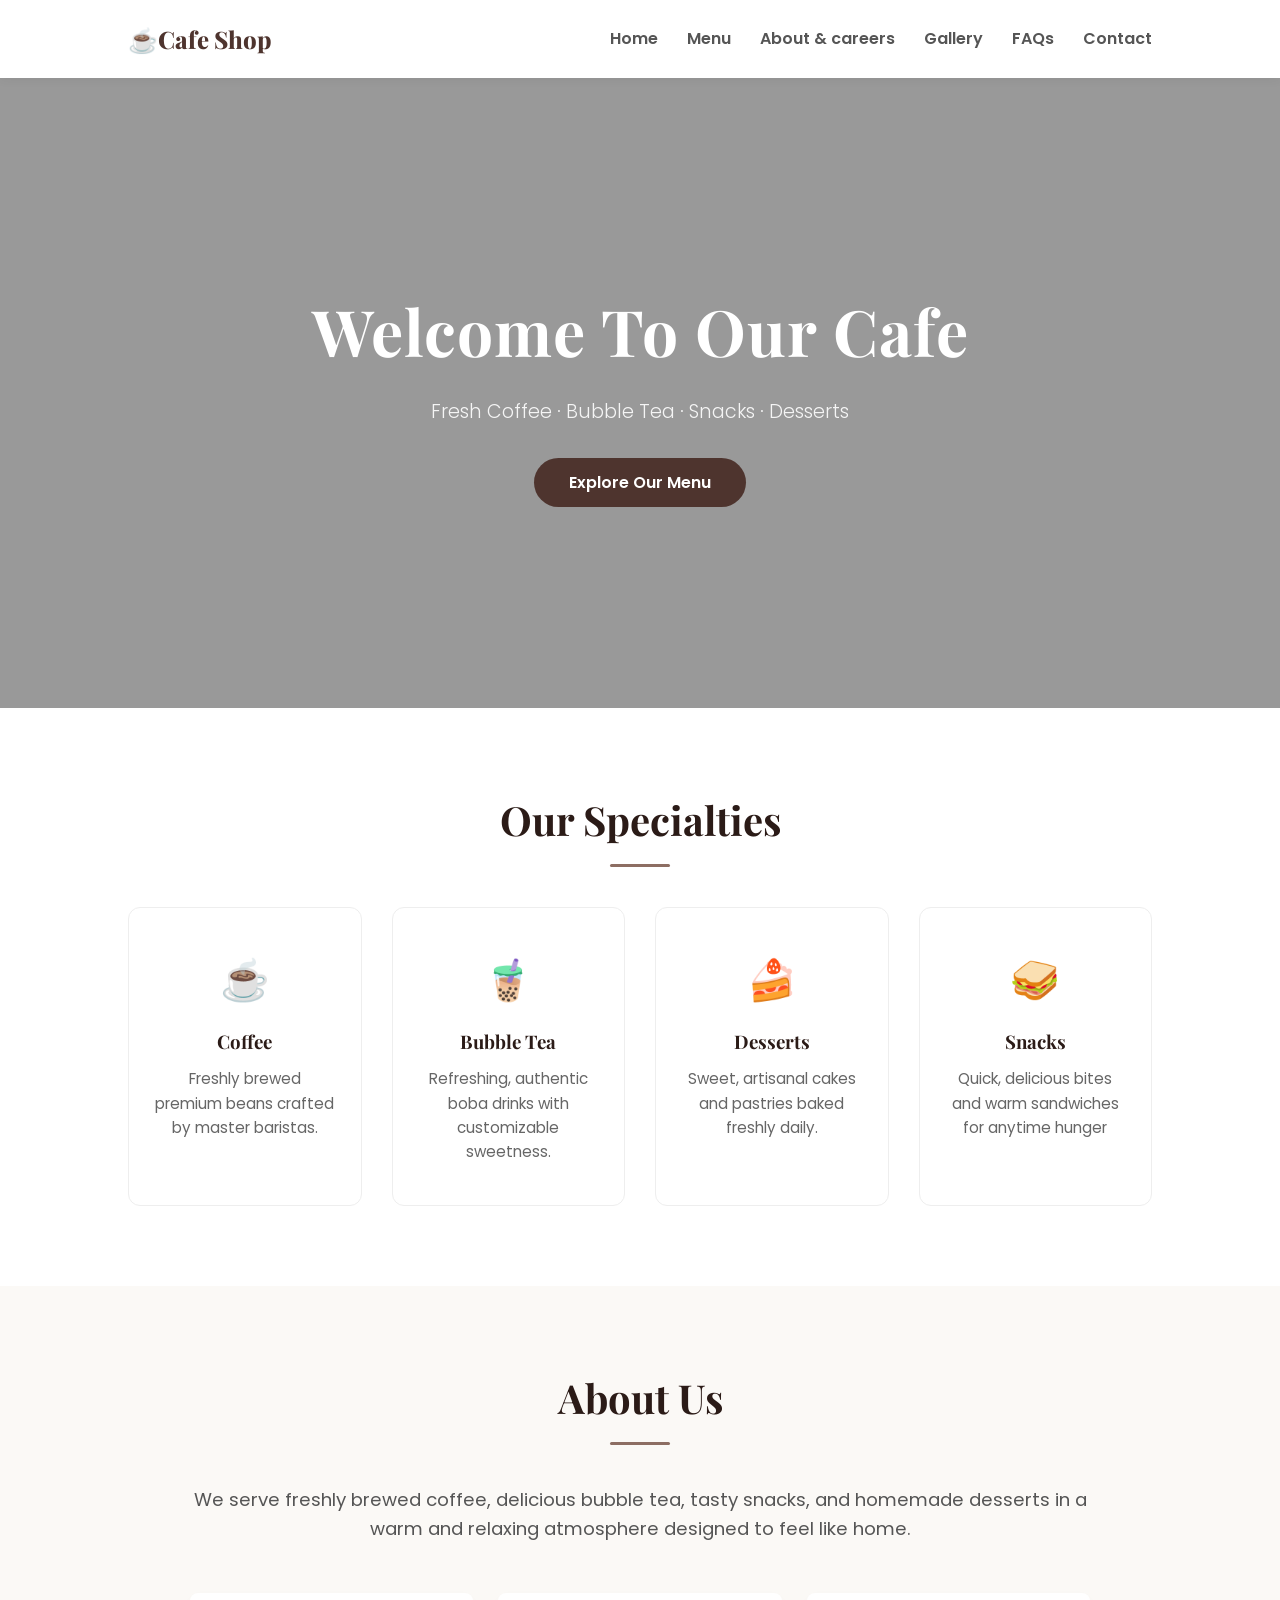
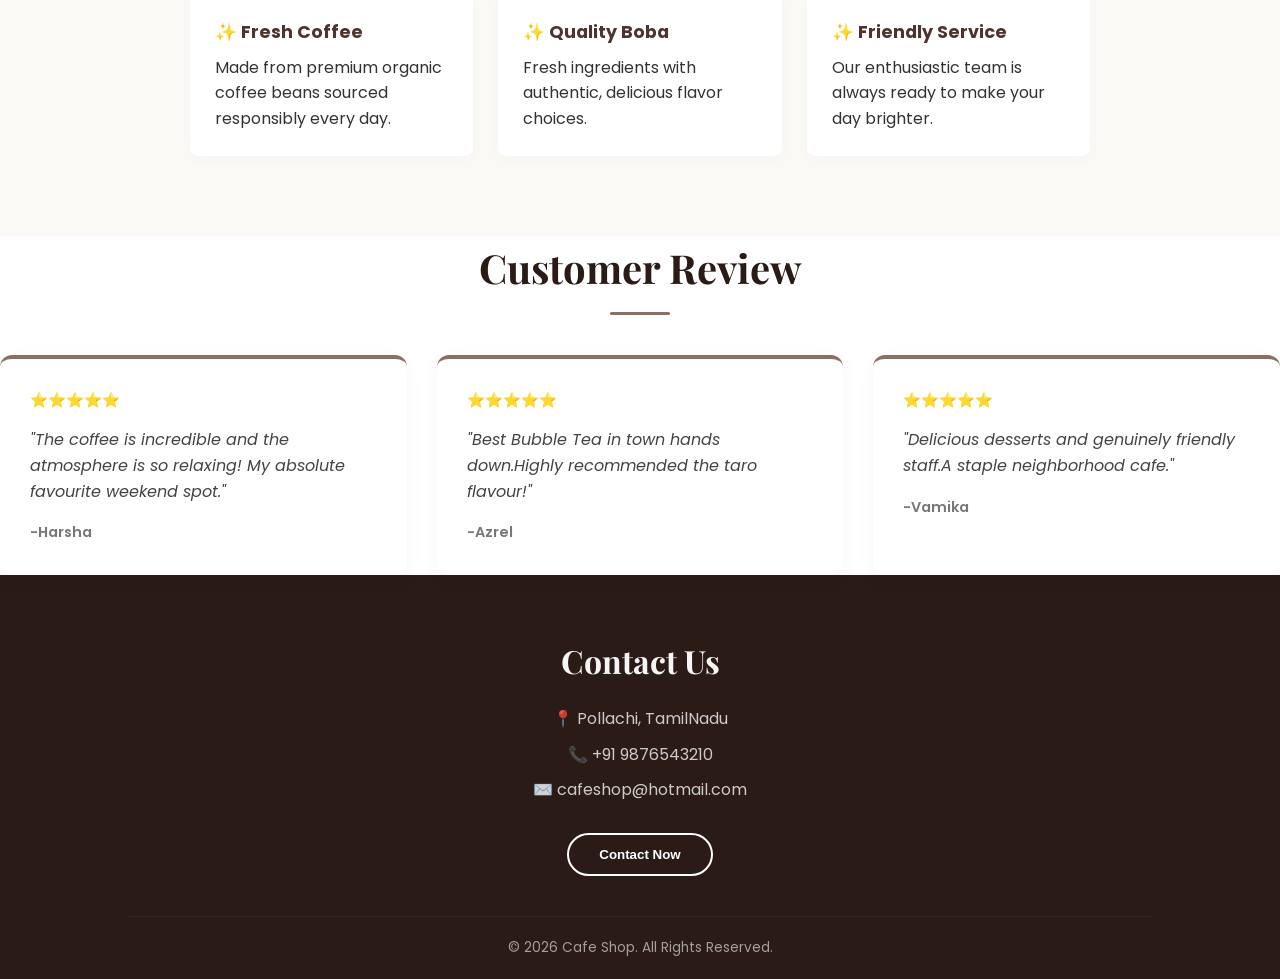
==== commit f8d05cd3: "Restore Premium Cafe version" ====
--- a/index.html
+++ b/index.html
@@ -3,102 +3,120 @@
 <head>
     <meta charset="UTF-8">
     <meta name="viewport" content="width=device-width,initial-scale=1.0">
-    <title>Cafe Shop</title>
-
+    <title>The Daily Grind | Premium Cafe</title>
+    <!--Google Fonts for a premium look-->
+    <link href="https://fonts.googleapis.com/css2?family=playfair+Display:wght@600;800&family=poppins:wght@300;400;600&display=swap"rel="stylesheet">
     <link rel="stylesheet" href="style.css">
 </head>
 <body>
-<nav>
-    <div class="logo">🧋Cafe Shop</div>
+    <!--Header / Navigation-->
+    <header class="navbar">
+        <div class="logo">☕Cafe Shop</div>
+        <nav>
+            <a href="index.html">Home</a>
+            <a href="menu.html">Menu</a>
+            <a href="about.html">About & careers</a>
+            <a href="gallery.html">Gallery</a>
+            <a href="faqs.html">FAQs</a>
+            <a href="contact.html">Contact</a>
+        </nav>
+    </header>
+    <!--Hero Section-->
+    <section id="home" class="hero">
+        <div class="hero-content">
+            <h1>Welcome To Our Cafe</h1>
+            <p>Fresh Coffee ∙ Bubble Tea ∙ Snacks ∙ Desserts</p>
+            <a href="menu.html" class="btn-primary">Explore Our Menu</a>
+        </div>
+    </section>
 
-    <ul>
-        <li><a href="#">Home</a></li>
-        <li><a href="#">Menu</a></li>
-        <li><a href="#">About</a></li>
-        <li><a href="#">Contact</a></li>
-    </ul>
-</nav>    
-<section class="hero" id="home">
-    <h1>Welcome To My Cafe</h1>
-    <p>Fresh Coffee | Bubble Tea | Snacks | Desserts</p>
-    <a href="#" class="btn">Explore Menu</a>
-</section>
-<section class="categories" id="categories">
-    <div class="card">
-        <h2>☕ Coffee</h2>
-        <p>Freshly brewed coffee.</p>
-    </div>
-<div class="card">
-    <h2>🧋 Bubble Tea</h2>
-    <p>Refreshing boba drinks.</p>
-</div>
-<div class="card">
-    <h2>🍰 Desserts</h2>
-    <p>Sweet cakes and pastries.</p>
-</div>    
-<div class="card">
-    <h2>🥪 Snacks</h2>
-    <p>Quick bites and sandwiches.</p>
-</div>
-<section class="about" id="about">
-    <h2>About Us</h2>
-    <p>
-        Welcome to Cafe Shop! We serve freshly brewed coffee,
-        delicious bubble tea ,tasty snacks ,and homemade desserts in a warm and relaxing atmosphere
-    </p>
-</section>
-<section class="why-us">
-    <h2>Why Choose Us?</h2>
-    <div class="features">
-        <div class="feature">
-            <h3>☕Fresh Coffee</h3>
-            <p>Made from premium coffee beans every day.</p>
-        </div> 
-        <div class="feature">
-            <h3>🧋Quality Bubble Tea</h3>
-            <p>Fresh ingredients with delicious flavors.</p>
+    <!--Categories Section-->
+    <section id="menu" class="section-container">
+        <h2 class="section-title">Our Specialties</h2>
+        <div class="grid-4-col">
+            <div class="card interactive-card">
+                <span class="card-icon">☕</span>
+                <h3>Coffee</h3>
+                <p>Freshly brewed premium beans crafted by master baristas.</p>
+            </div>
+            <div class="card interactive-card">
+                <span class="card-icon">🧋</span>
+                <h3>Bubble Tea</h3>
+                <p>Refreshing, authentic boba drinks with customizable sweetness.</p>
+            </div>
+            <div class="card interactive-card">
+                <span class="card-icon">🍰</span>
+                <h3>Desserts</h3>
+                <p>Sweet, artisanal cakes and pastries baked freshly daily.</p>
+            </div>
+            <div class="card interactive-card">
+                <span class="card-icon">🥪</span>
+                <h3>Snacks</h3>
+                <p>Quick, delicious bites and warm sandwiches for anytime hunger</p>
+            </div>
         </div>
-        <div class="feature">
-            <h3>😊 Friendly Service</h3>
-            <p>Our team is always ready to serve you.</p>
+    </section>
+
+    <!--About & why choose us-->
+    <section id="about" class="section-container bg-light">
+        <div class="about-wrapper">
+            <div class="about-text text-center">
+                <h2 class="section-title">About Us</h2>
+                <p class="lead-text">We serve freshly brewed coffee, delicious bubble tea, tasty snacks, and homemade desserts in a warm and relaxing atmosphere designed to feel like home.</p>
+            </div>
+
+            <div class="why-us-grid">
+                <div class="why-item">
+                    <h4>✨ Fresh Coffee</h4>
+                    <p>Made from premium organic coffee beans sourced responsibly every day.</p>
+                </div>
+                <div class="why-item">
+                    <h4>✨ Quality Boba</h4>
+                    <p>Fresh ingredients with authentic, delicious flavor choices.</p>
+                </div>
+                <div class="why-item">
+                    <h4>✨ Friendly Service</h4>
+                    <p>Our enthusiastic team is always ready to make your day brighter.</p>
+                </div>
+            </div>
         </div>
-    </div>
-</section>
-</section>
-<section class="reviews">
-    <h2>Customer Reviews</h2>
-    <div class="review container">
-        <div class="review-card">
-        <h3>⭐⭐⭐⭐⭐</h3>
-        <p>"The coffee is amazing and the atomsphere is so relaxing!"</p>
-        <h4>- Hamza</h4>
+    </section>
+
+    <!--Testimonials Section-->
+    <section class="section-contianer">
+        <h2 class="section-title">Customer Review</h2>
+        <div class="grid-3-col">
+            <div class="review-card">
+                <div class="stars">⭐⭐⭐⭐⭐</div>
+                <p>"The coffee is incredible and the atmosphere is so relaxing! My absolute favourite weekend spot."</p>
+                <span class="reviewer">-Harsha</span>
+            </div>
+            <div class="review-card">
+                <div class="stars">⭐⭐⭐⭐⭐</div>
+                <p>"Best Bubble Tea in town hands down.Highly recommended the taro flavour!"</p>
+                <span class="reviewer">-Azrel</span>
+            </div>
+            <div class="review-card">
+                <div class="stars">⭐⭐⭐⭐⭐</div>
+                <p>"Delicious desserts and genuinely friendly staff.A staple neighborhood cafe."</p>
+                <span class="reviewer">-Vamika</span>
+            </div>
         </div>
-        <div class="review-card">
-            <h3>⭐⭐⭐⭐⭐</h3>
-            <p>"Best Bubble Tea in town.Highly recommended!"</p>
-            <h4>- Azrel</h4>
+    </section>
+
+    <!--contact & footer section-->
+    <footer id="contact" class="footer">
+        <div class="footer-content">
+            <h3>Contact Us</h3>
+            <p>📍 Pollachi, TamilNadu</p>
+            <p>📞 +91 9876543210</p>
+            <p>✉️ cafeshop@hotmail.com</p>
+            <button class="btn-secondary">Contact Now</button>
         </div>
-        <div class="review-card">
-            <h3>⭐⭐⭐⭐⭐</h3>
-            <p>"Delicious desserts and friendly staff."</p>
-            <h4>- vamika</h4>
+        <div class="footer-bottom">
+            <p>&copy; 2026 Cafe Shop. All Rights Reserved.</p>
         </div>
-    </div>
-</section>
-<section class="contact" id="contact">
-    <h2>Contact Us</h2>
-    <p>📍 Pollachi,Tamil Nadu</p>
-    <p>📞 +91 9876543210</p>
-    <p>✉️ cafeshop@gmail.com</p>
-
-    <a href="#" class="btn"> Contact Now</a> 
-</section>
-<footer>
-    <h3>☕ Cafe Shop</h3>
-    <p>Fresh Coffee | Bubble Tea | Snacks | Desserts</p>
-    <p>&copy; 2026 Cafe Shop.All Rights Reserved.</p>
-<button id="topBtn">⬆</button>
-</footer>
-    <script src="script.js"></script> 
+    </footer>
+    <script src="script.js"></script>
 </body>
-</html>
+</html>
--- a/style.css
+++ b/style.css
@@ -1,242 +1,356 @@
-body{
-    margin:0;
-    font-family:Arial, sans-serif;
-    text-align:center;
-    background:#f5e6d3;
-}
-h1{
-    color:#5c3d2e;
-    margin-top:80px;
-}
-p{
-    color:#333;
-    font-size:20px;
-}
-
-.logo{
-    color: white;
-    font-size: 24px;
-    font-weight: bold;
-}
-
-ul{
-    list-style: none;
-    display: flex;
-    gap:20px;
-
-}
-
-ul li a{
-    text-decoration: none;
-    color:white;
-    font-size: 18px;
-}
-ul li a:hover{
-    color: gold;
-}
-.hero{
-    text-align: center;
-    padding: 100px 20px;
-
-}
-.hero h1{
-    font-size: 50px;
-    color: #5c3d2e;
-}
-.hero p{
-    font-size: 22px;
-    margin-bottom: 30px;
-}
-.btn{
-    background: #5c3d2e;
-    color: white;
-    padding: 12px 25px;
-    text-decoration: none;
-    border-radius: 5px;
-    font-size: 18px;
-    transition: 0.3s;
-}
-.btn:hover{
-    background: #8b5e3c;
-}
-.categories{
-    display: flex;
-    justify-content:center;
-    gap: 20px;
-    flex-wrap: wrap;
-    padding: 50px 20px;
-}
-.card{
-    width: 220px;
-    background: white;
-    padding: 20px;
-    border-radius: 10px;
-    box-shadow: 0 2px 10px rgba(0,0,0,0.1);
-    text-align: center;
-}
-.card h2{
-    color: #5c3d2e;
-}
-.about{
-    text-align: center;
-    padding: 60px 20px;
-    background: #fff5eb;
-}
-.about h2{
-    font-size: 36px;
-    color: #5c3d2e;
-    margin-bottom: 20px;
-}
-.about p{
-    max-width: 700px;
-    margin: auto;
-    font-size: 20px;
-    line-height: 1.8;
-    color: #555;
-}
-.why-us{
-    padding: 60px 20px;
-    text-align: center;
-}
-.why-us h2{
-    color: #5c3d2e;
-    font-size: 36px;
+/* --- Global Resets & Typography --- */
+* {
+    margin: 0;
+    padding: 0;
+    box-sizing: border-box;
+}
+
+html {
+    scroll-behavior: smooth;
+}
+
+body {
+    font-family: 'Poppins', sans-serif;
+    color: #333333;
+    background-color: #ffffff;
+    line-height: 1.6;
+}
+
+/* --- Layout Containers --- */
+.section-container {
+    padding: 80px 10%;
+}
+
+.bg-light {
+    background-color: #fbf9f6;
+}
+
+.section-title {
+    font-family: 'Playfair Display', serif;
+    font-size: 2.5rem;
+    text-align: center;
     margin-bottom: 40px;
-}
-.features{
-    display: flex;
-    justify-content: center;
-    gap: 25px;
-    flex-wrap: wrap;
-}
-.feature{
-    background: white;
-    width:250px;
-    padding: 20px;
-    border-radius: 10px;
-    box-shadow: 0 2px 10px rgba(0,0,0,0.1);
-}
-.feature h3{
-    color: #5c3d2e;
-}
-.feature p{
-    color: #555;
-}
-.reviews{
-    background: #fff5eb;
-    padding: 60px 20px;
-    text-align: center;
-}
-.reviews h2{
-    color: #5c3d2e;
-    font-size: 36px;
-    margin-bottom: 40px;
-}
-.review-container{
-    display: flex;
-    justify-content: center;
-    gap: 25px;
-    flex-wrap: wrap;
-}
-.review-card{
-    background: white;
-    width: 280px;
-    padding: 20px;
-    border-radius: 10px;
-    box-shadow: 0 2px 10px rgba(0,0,0,0.1);
-}
-.review-card h4{
-    color: #5c3d2e;
-    margin-top: 15px;
-}
-.contact{
-    text-align: center;
-    padding: 60px 20px;
-}
-.contact h2{
-    font-size: 36px;
-    color: #5c3d2e;
-    margin-bottom: 20px;
-}
-.contact p{
-    font-size: 20px;
-    color: #555;
-    margin: 10px 0;
-}
-footer{
-    background: #5c3d2e;
-    color: white;
-    text-align: center;
-    padding: 30px 20px;
-}
-footer h3{
-    margin-bottom: 10px;
-}
-footer p{
-    margin: 8px 0;
-}
-.card,
-.feature,
-.review-card{
-    transition: transform 0.3s ease;
-}
-.card:hover,
-.feature:hover,
-.review-card:hover{
-    transform: translateY(-8px);
-}
-@media (max-width:768px){
-    nav{
-        flex-direction:column;
-        gap: 15px;
-    }
-    ul{
-        flex-direction: column;
-        text-align: center;
-        padding: 0;
-    }
-    .hero h1{
-        font-size: 36px;
-    }
-    .categories,
-    .features,
-    .review-container{
-        flex-direction: column;
-        align-items: center;
-    }
-    .card,
-    .feature,
-    .review-card{
-        width: 90%;
-    }
-}
-html{
-    scroll-behavior: smooth;
-}
-#topBtn{
-    display: none;
-    position: fixed;
-    bottom: 20px;
-    right: 20px;
-    background: #5c3d2e;
-    color: white;
-    border: none;
-    padding: 12px 16px;
-    border-radius: 50%;
-    cursor: pointer;
-    font-size: 18px;
-}
-#topBtn:hover{
-    background: #8b5e3c;
-}
-nav{
+    color: #2b1b17;
+    position: relative;
+}
+
+.section-title::after {
+    content: '';
+    display: block;
+    width: 60px;
+    height: 3px;
+    background-color: #8d6e63;
+    margin: 12px auto 0 auto;
+    border-radius: 2px;
+}
+
+/* --- Navbar --- */
+.navbar {
     display: flex;
     justify-content: space-between;
     align-items: center;
-    background: #5c3d2e;
-    padding: 15px 40px;
-
+    padding: 20px 10%;
+    background-color: #ffffff;
+    box-shadow: 0 2px 10px rgba(0, 0, 0, 0.05);
     position: sticky;
     top: 0;
     z-index: 1000;
 }
+
+.navbar .logo {
+    font-family: 'Playfair Display', serif;
+    font-size: 1.5rem;
+    font-weight: 800;
+    color: #4e342e;
+}
+
+.navbar nav a {
+    text-decoration: none;
+    color: #555555;
+    margin-left: 25px;
+    font-weight: 600;
+    transition: color 0.3s ease;
+}
+
+.navbar nav a:hover {
+    color: #8d6e63;
+}
+
+/* --- Hero Section --- */
+.hero {
+    background: linear-gradient(rgba(0,0,0,0.4), rgba(0,0,0,0.4)), url('https://images.unsplash.com/photo-1501339847302-ac426a4a7cbb?q=80&w=1600') no-repeat center center/cover;
+    height: 70vh;
+    display: flex;
+    justify-content: center;
+    align-items: center;
+    text-align: center;
+    color: #ffffff;
+}
+
+.hero-content h1 {
+    font-family: 'Playfair Display', serif;
+    font-size: 4rem;
+    margin-bottom: 15px;
+    letter-spacing: 1px;
+}
+
+.hero-content p {
+    font-size: 1.2rem;
+    margin-bottom: 30px;
+    font-weight: 300;
+    opacity: 0.9;
+}
+
+/* --- Buttons --- */
+.btn-primary {
+    display: inline-block;
+    padding: 12px 35px;
+    background-color: #4e342e;
+    color: #ffffff;
+    text-decoration: none;
+    border-radius: 30px;
+    font-weight: 600;
+    transition: transform 0.2s ease, background-color 0.3s ease;
+}
+
+.btn-primary:hover {
+    background-color: #3e2723;
+    transform: translateY(-2px);
+}
+
+.btn-secondary {
+    padding: 12px 30px;
+    background-color: transparent;
+    color: #ffffff;
+    border: 2px solid #ffffff;
+    border-radius: 30px;
+    font-weight: 600;
+    cursor: pointer;
+    transition: all 0.3s ease;
+}
+
+.btn-secondary:hover {
+    background-color: #ffffff;
+    color: #4e342e;
+}
+
+/* --- Grids & Cards --- */
+.grid-4-col {
+    display: grid;
+    grid-template-columns: repeat(auto-fit, minmax(220px, 1fr));
+    gap: 30px;
+}
+
+.grid-3-col {
+    display: grid;
+    grid-template-columns: repeat(auto-fit, minmax(280px, 1fr));
+    gap: 30px;
+}
+
+.card {
+    background-color: #ffffff;
+    padding: 40px 25px;
+    border-radius: 12px;
+    text-align: center;
+    border: 1px solid #eee;
+    transition: all 0.3s ease;
+}
+
+.interactive-card:hover {
+    transform: translateY(-10px);
+    box-shadow: 0 15px 30px rgba(0, 0, 0, 0.08);
+    border-color: #8d6e63;
+}
+
+.card-icon {
+    font-size: 2.5rem;
+    display: block;
+    margin-bottom: 15px;
+}
+
+.card h3 {
+    font-family: 'Playfair Display', serif;
+    margin-bottom: 10px;
+    color: #2b1b17;
+}
+
+.card p {
+    font-size: 0.95rem;
+    color: #666;
+}
+
+/* --- About & Why Choose Us --- */
+.about-wrapper {
+    max-width: 900px;
+    margin: 0 auto;
+}
+
+.lead-text {
+    font-size: 1.15rem;
+    color: #555;
+    margin-bottom: 50px;
+}
+
+.text-center { text-align: center; }
+
+.why-us-grid {
+    display: grid;
+    grid-template-columns: repeat(auto-fit, minmax(250px, 1fr));
+    gap: 25px;
+}
+
+.why-item {
+    background: #ffffff;
+    padding: 25px;
+    border-radius: 8px;
+    box-shadow: 0 4px 15px rgba(0,0,0,0.02);
+}
+
+.why-item h4 {
+    color: #4e342e;
+    font-size: 1.1rem;
+    margin-bottom: 8px;
+}
+
+/* --- Reviews --- */
+.review-card {
+    background-color: #ffffff;
+    padding: 30px;
+    border-radius: 12px;
+    box-shadow: 0 5px 20px rgba(0,0,0,0.04);
+    border-top: 4px solid #8d6e63;
+}
+
+.stars {
+    margin-bottom: 15px;
+    font-size: 0.9rem;
+}
+
+.review-card p {
+    font-style: italic;
+    color: #444;
+    margin-bottom: 15px;
+}
+
+.reviewer {
+    font-weight: 600;
+    color: #777;
+    font-size: 0.9rem;
+}
+
+/* --- Footer --- */
+.footer {
+    background-color: #2b1b17;
+    color: #f5f5f5;
+    padding: 60px 10% 20px 10%;
+    text-align: center;
+}
+
+.footer-content h3 {
+    font-family: 'Playfair Display', serif;
+    font-size: 2rem;
+    margin-bottom: 20px;
+}
+
+.footer-content p {
+    margin-bottom: 10px;
+    opacity: 0.8;
+}
+
+.footer-content .btn-secondary {
+    margin-top: 20px;
+    margin-bottom: 40px;
+}
+
+.footer-bottom {
+    border-top: 1px solid rgba(255,255,255,0.1);
+    padding-top: 20px;
+    font-size: 0.85rem;
+    opacity: 0.6;
+}
+
+/* --- Responsive Adjustments --- */
+@media (max-width: 768px) {
+    .navbar {
+        flex-direction: column;
+        gap: 15px;
+    }
+    .navbar nav a {
+        margin: 0 10px;
+    }
+    .hero-content h1 {
+        font-size: 2.5rem;
+    }
+    .section-container {
+        padding: 50px 5%;
+    }
+}
+/* --- JS-Driven Animation Classes --- */
+
+/* Initial state of elements hidden off-screen */
+.reveal-hidden {
+    opacity: 0;
+    transform: translateY(30px);
+    transition: opacity 0.8s cubic-bezier(0.25, 1, 0.5, 1), 
+                transform 0.8s cubic-bezier(0.25, 1, 0.5, 1);
+}
+
+/* State applied by JS when scrolled into view */
+.reveal-hidden.visible {
+    opacity: 1;
+    transform: translateY(0);
+}
+
+/* Staggered transition delays for item grids so they lift one by one */
+.grid-4-col .card:nth-child(2) { transition-delay: 0.1s; }
+.grid-4-col .card:nth-child(3) { transition-delay: 0.2s; }
+.grid-4-col .card:nth-child(4) { transition-delay: 0.3s; }
+
+.grid-3-col .review-card:nth-child(2) { transition-delay: 0.15s; }
+.grid-3-col .review-card:nth-child(3) { transition-delay: 0.3s; }
+/* --- High-End Multi-Scroll Menu Design --- */
+.menu-scroll-section {
+    min-height: 85vh; /* Extends each section so it takes full viewport real estate */
+    display: flex;
+    flex-direction: column;
+    justify-content: center;
+    padding: 60px 0;
+}
+
+.menu-section-title-box {
+    text-align: center;
+    background-color: #fbf9f6;
+    padding: 40px 0;
+    margin-bottom: 20px;
+    border-top: 1px solid #eae5e0;
+    border-bottom: 1px solid #eae5e0;
+}
+
+.menu-section-title-box h2 {
+    font-family: 'Playfair Display', serif;
+    font-size: 2.2rem;
+    color: #2b1b17;
+}
+
+/* Background shifts to keep scrolling visibly engaging */
+.banner-coffee { background-color: #ffffff; }
+.banner-boba { background-color: #fcfbfa; }
+.banner-dessert { background-color: #ffffff; }
+
+/* Gallery Styling */
+.gallery-grid {
+    display: grid;
+    grid-template-columns: repeat(auto-fit, minmax(280px, 1fr));
+    gap: 20px;
+    margin-top: 30px;
+}
+.gallery-item img {
+    width: 100%;
+    height: 300px;
+    object-fit: cover;
+    border-radius: 8px;
+    transition: transform 0.3s ease;
+}
+.gallery-item img:hover {
+    transform: scale(1.02);
+}
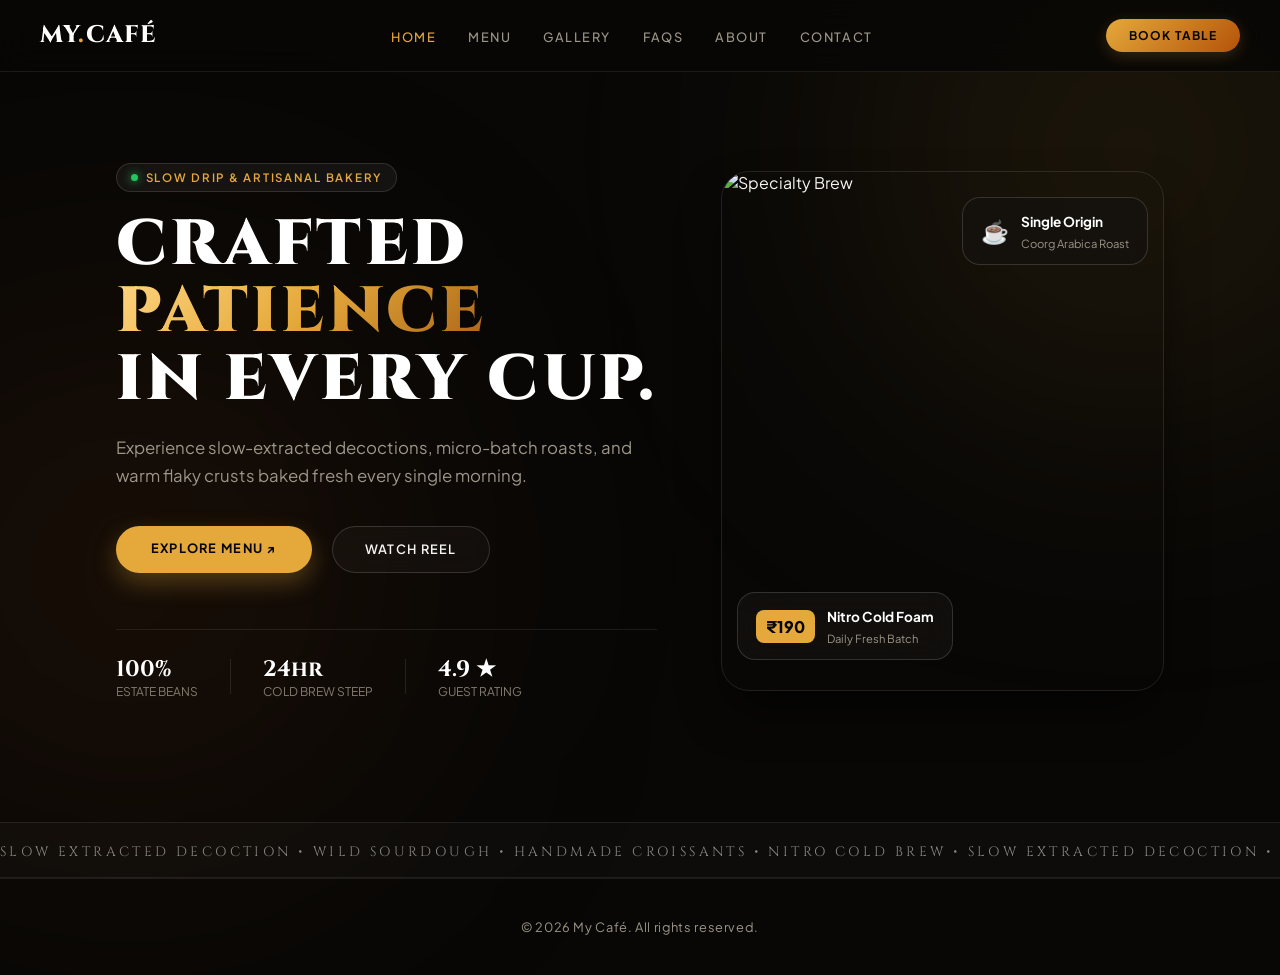
==== commit b10d9db8: "Update website with modern dark reel aesthetic" ====
--- a/index.html
+++ b/index.html
@@ -1,122 +1,164 @@
 <!DOCTYPE html>
 <html lang="en">
 <head>
-    <meta charset="UTF-8">
-    <meta name="viewport" content="width=device-width,initial-scale=1.0">
-    <title>The Daily Grind | Premium Cafe</title>
-    <!--Google Fonts for a premium look-->
-    <link href="https://fonts.googleapis.com/css2?family=playfair+Display:wght@600;800&family=poppins:wght@300;400;600&display=swap"rel="stylesheet">
-    <link rel="stylesheet" href="style.css">
+  <meta charset="UTF-8" />
+  <meta name="viewport" content="width=device-width, initial-scale=1.0" />
+  <title>MY.CAFÉ | Artisanal Experience</title>
+  <link rel="preconnect" href="https://fonts.googleapis.com">
+  <link rel="preconnect" href="https://fonts.gstatic.com" crossorigin>
+  <link href="https://fonts.googleapis.com/css2?family=Cinzel:wght@700;900&family=Plus+Jakarta+Sans:wght@300;400;500;600;700&display=swap" rel="stylesheet">
+  <link rel="stylesheet" href="style.css" />
+  <style>
+    .hero-wrapper {
+      position: relative;
+      z-index: 2;
+      max-width: 1300px;
+      margin: 0 auto;
+      padding: 3rem 2.5rem 5rem;
+      display: grid;
+      grid-template-columns: 1.1fr 0.9fr;
+      gap: 4rem;
+      align-items: center;
+      min-height: calc(100vh - 150px);
+    }
+    .hero-main-title {
+      font-size: 4rem;
+      line-height: 1.05;
+      font-weight: 900;
+      margin-bottom: 1.25rem;
+      color: #fff;
+    }
+    .hero-subtext {
+      color: #9c9588;
+      font-size: 1.05rem;
+      line-height: 1.7;
+      max-width: 520px;
+      margin-bottom: 2.2rem;
+    }
+    .hero-btn-row { display: flex; gap: 1.25rem; margin-bottom: 3.5rem; }
+    .hero-stats {
+      display: flex;
+      align-items: center;
+      gap: 2rem;
+      padding-top: 1.5rem;
+      border-top: 1px solid rgba(255,255,255,0.08);
+    }
+    .stat-number { font-family: 'Cinzel', serif; font-size: 1.4rem; font-weight: 700; color: #fff; }
+    .stat-label { font-size: 0.75rem; color: #837c70; text-transform: uppercase; }
+    .stat-line { width: 1px; height: 35px; background: rgba(255,255,255,0.1); }
+    .main-visual-card {
+      position: relative;
+      height: 520px;
+      border-radius: 28px;
+      overflow: hidden;
+      border: 1px solid rgba(255,255,255,0.1);
+      box-shadow: 0 25px 50px -12px rgba(0,0,0,0.7);
+    }
+    .hero-img { width: 100%; height: 100%; object-fit: cover; }
+    .floating-badge {
+      position: absolute;
+      background: rgba(20, 18, 15, 0.75);
+      backdrop-filter: blur(16px);
+      border: 1px solid rgba(255,255,255,0.15);
+      border-radius: 18px;
+      padding: 12px 18px;
+      display: flex;
+      align-items: center;
+      gap: 12px;
+    }
+    .badge-top { top: 25px; right: 15px; }
+    .badge-bottom { bottom: 30px; left: 15px; }
+    .marquee-strip {
+      border-top: 1px solid var(--border-subtle);
+      border-bottom: 1px solid var(--border-subtle);
+      background: rgba(255,255,255,0.02);
+      padding: 1rem 0;
+      overflow: hidden;
+      white-space: nowrap;
+    }
+    .marquee-track {
+      display: inline-block;
+      animation: marquee 25s linear infinite;
+      font-family: 'Cinzel', serif;
+      letter-spacing: 0.25em;
+      color: rgba(255,255,255,0.5);
+      font-size: 0.85rem;
+    }
+    @keyframes marquee {
+      from { transform: translateX(0); }
+      to { transform: translateX(-50%); }
+    }
+    @media (max-width: 992px) {
+      .hero-wrapper { grid-template-columns: 1fr; }
+      .hero-main-title { font-size: 3rem; }
+    }
+  </style>
 </head>
 <body>
-    <!--Header / Navigation-->
-    <header class="navbar">
-        <div class="logo">☕Cafe Shop</div>
-        <nav>
-            <a href="index.html">Home</a>
-            <a href="menu.html">Menu</a>
-            <a href="about.html">About & careers</a>
-            <a href="gallery.html">Gallery</a>
-            <a href="faqs.html">FAQs</a>
-            <a href="contact.html">Contact</a>
-        </nav>
-    </header>
-    <!--Hero Section-->
-    <section id="home" class="hero">
-        <div class="hero-content">
-            <h1>Welcome To Our Cafe</h1>
-            <p>Fresh Coffee ∙ Bubble Tea ∙ Snacks ∙ Desserts</p>
-            <a href="menu.html" class="btn-primary">Explore Our Menu</a>
+
+  <div class="glow-sphere sphere-top"></div>
+  <div class="glow-sphere sphere-bottom"></div>
+
+  <nav class="navbar">
+    <a href="index.html" class="logo luxury-title">MY<span>.</span>CAFÉ</a>
+    <ul class="nav-links">
+      <li><a href="index.html" class="active">HOME</a></li>
+      <li><a href="menu.html">MENU</a></li>
+      <li><a href="gallery.html">GALLERY</a></li>
+      <li><a href="faqs.html">FAQS</a></li>
+      <li><a href="about.html">ABOUT</a></li>
+      <li><a href="contact.html">CONTACT</a></li>
+    </ul>
+    <a href="contact.html" class="nav-cta">BOOK TABLE</a>
+  </nav>
+
+  <section class="hero-wrapper">
+    <div>
+      <div class="live-pill"><span class="pulse"></span> SLOW DRIP & ARTISANAL BAKERY</div>
+      <h1 class="hero-main-title luxury-title">
+        CRAFTED<br/>
+        <span class="gold-gradient-text">PATIENCE</span><br/>
+        IN EVERY CUP.
+      </h1>
+      <p class="hero-subtext">Experience slow-extracted decoctions, micro-batch roasts, and warm flaky crusts baked fresh every single morning.</p>
+      <div class="hero-btn-row">
+        <a href="menu.html" class="btn-glow-gold">EXPLORE MENU ↗</a>
+        <a href="gallery.html" class="btn-glass-hollow">WATCH REEL</a>
+      </div>
+      <div class="hero-stats">
+        <div><div class="stat-number">100%</div><div class="stat-label">Estate Beans</div></div>
+        <div class="stat-line"></div>
+        <div><div class="stat-number">24hr</div><div class="stat-label">Cold Brew Steep</div></div>
+        <div class="stat-line"></div>
+        <div><div class="stat-number">4.9 ★</div><div class="stat-label">Guest Rating</div></div>
+      </div>
+    </div>
+
+    <div>
+      <div class="main-visual-card" data-tilt>
+        <img src="https://images.unsplash.com/photo-1514432324607-a09d9b4aefdd?auto=format&fit=crop&w=1200&q=80" alt="Specialty Brew" class="hero-img" />
+        <div class="floating-badge badge-top">
+          <span style="font-size: 1.4rem;">☕</span>
+          <div><strong style="color: #fff; font-size: 0.85rem;">Single Origin</strong><br/><small style="color: #9c9588; font-size: 0.7rem;">Coorg Arabica Roast</small></div>
         </div>
-    </section>
+        <div class="floating-badge badge-bottom">
+          <div style="background: #e5a93b; color: #080706; font-weight: 800; padding: 6px 10px; border-radius: 8px;">₹190</div>
+          <div><strong style="color: #fff; font-size: 0.85rem;">Nitro Cold Foam</strong><br/><small style="color: #9c9588; font-size: 0.7rem;">Daily Fresh Batch</small></div>
+        </div>
+      </div>
+    </div>
+  </section>
 
-    <!--Categories Section-->
-    <section id="menu" class="section-container">
-        <h2 class="section-title">Our Specialties</h2>
-        <div class="grid-4-col">
-            <div class="card interactive-card">
-                <span class="card-icon">☕</span>
-                <h3>Coffee</h3>
-                <p>Freshly brewed premium beans crafted by master baristas.</p>
-            </div>
-            <div class="card interactive-card">
-                <span class="card-icon">🧋</span>
-                <h3>Bubble Tea</h3>
-                <p>Refreshing, authentic boba drinks with customizable sweetness.</p>
-            </div>
-            <div class="card interactive-card">
-                <span class="card-icon">🍰</span>
-                <h3>Desserts</h3>
-                <p>Sweet, artisanal cakes and pastries baked freshly daily.</p>
-            </div>
-            <div class="card interactive-card">
-                <span class="card-icon">🥪</span>
-                <h3>Snacks</h3>
-                <p>Quick, delicious bites and warm sandwiches for anytime hunger</p>
-            </div>
-        </div>
-    </section>
+  <div class="marquee-strip">
+    <div class="marquee-track">
+      SLOW EXTRACTED DECOCTION • WILD SOURDOUGH • HANDMADE CROISSANTS • NITRO COLD BREW • SLOW EXTRACTED DECOCTION • WILD SOURDOUGH • HANDMADE CROISSANTS • NITRO COLD BREW •
+    </div>
+  </div>
 
-    <!--About & why choose us-->
-    <section id="about" class="section-container bg-light">
-        <div class="about-wrapper">
-            <div class="about-text text-center">
-                <h2 class="section-title">About Us</h2>
-                <p class="lead-text">We serve freshly brewed coffee, delicious bubble tea, tasty snacks, and homemade desserts in a warm and relaxing atmosphere designed to feel like home.</p>
-            </div>
+  <footer>
+    <p>© 2026 My Café. All rights reserved.</p>
+  </footer>
 
-            <div class="why-us-grid">
-                <div class="why-item">
-                    <h4>✨ Fresh Coffee</h4>
-                    <p>Made from premium organic coffee beans sourced responsibly every day.</p>
-                </div>
-                <div class="why-item">
-                    <h4>✨ Quality Boba</h4>
-                    <p>Fresh ingredients with authentic, delicious flavor choices.</p>
-                </div>
-                <div class="why-item">
-                    <h4>✨ Friendly Service</h4>
-                    <p>Our enthusiastic team is always ready to make your day brighter.</p>
-                </div>
-            </div>
-        </div>
-    </section>
-
-    <!--Testimonials Section-->
-    <section class="section-contianer">
-        <h2 class="section-title">Customer Review</h2>
-        <div class="grid-3-col">
-            <div class="review-card">
-                <div class="stars">⭐⭐⭐⭐⭐</div>
-                <p>"The coffee is incredible and the atmosphere is so relaxing! My absolute favourite weekend spot."</p>
-                <span class="reviewer">-Harsha</span>
-            </div>
-            <div class="review-card">
-                <div class="stars">⭐⭐⭐⭐⭐</div>
-                <p>"Best Bubble Tea in town hands down.Highly recommended the taro flavour!"</p>
-                <span class="reviewer">-Azrel</span>
-            </div>
-            <div class="review-card">
-                <div class="stars">⭐⭐⭐⭐⭐</div>
-                <p>"Delicious desserts and genuinely friendly staff.A staple neighborhood cafe."</p>
-                <span class="reviewer">-Vamika</span>
-            </div>
-        </div>
-    </section>
-
-    <!--contact & footer section-->
-    <footer id="contact" class="footer">
-        <div class="footer-content">
-            <h3>Contact Us</h3>
-            <p>📍 Pollachi, TamilNadu</p>
-            <p>📞 +91 9876543210</p>
-            <p>✉️ cafeshop@hotmail.com</p>
-            <button class="btn-secondary">Contact Now</button>
-        </div>
-        <div class="footer-bottom">
-            <p>&copy; 2026 Cafe Shop. All Rights Reserved.</p>
-        </div>
-    </footer>
-    <script src="script.js"></script>
+  <script src="script.js"></script>
 </body>
 </html>
--- a/style.css
+++ b/style.css
@@ -1,356 +1,218 @@
-/* --- Global Resets & Typography --- */
+/* --- Google Fonts & Global Variables --- */
+:root {
+  --bg-dark: #080706;
+  --bg-card: rgba(22, 19, 16, 0.65);
+  --accent-gold: #e5a93b;
+  --accent-gold-hover: #f5b74c;
+  --accent-glow: rgba(229, 169, 59, 0.28);
+  --text-main: #f5f4f0;
+  --text-secondary: #9c9588;
+  --border-subtle: rgba(255, 255, 255, 0.08);
+}
+
 * {
-    margin: 0;
-    padding: 0;
-    box-sizing: border-box;
-}
-
-html {
-    scroll-behavior: smooth;
+  margin: 0;
+  padding: 0;
+  box-sizing: border-box;
 }
 
 body {
-    font-family: 'Poppins', sans-serif;
-    color: #333333;
-    background-color: #ffffff;
-    line-height: 1.6;
-}
-
-/* --- Layout Containers --- */
-.section-container {
-    padding: 80px 10%;
-}
-
-.bg-light {
-    background-color: #fbf9f6;
-}
-
-.section-title {
-    font-family: 'Playfair Display', serif;
-    font-size: 2.5rem;
-    text-align: center;
-    margin-bottom: 40px;
-    color: #2b1b17;
-    position: relative;
-}
-
-.section-title::after {
-    content: '';
-    display: block;
-    width: 60px;
-    height: 3px;
-    background-color: #8d6e63;
-    margin: 12px auto 0 auto;
-    border-radius: 2px;
-}
-
-/* --- Navbar --- */
+  background-color: var(--bg-dark);
+  color: var(--text-main);
+  font-family: 'Plus Jakarta Sans', sans-serif;
+  overflow-x: hidden;
+  min-height: 100vh;
+  display: flex;
+  flex-direction: column;
+}
+
+.luxury-title {
+  font-family: 'Cinzel', serif;
+  letter-spacing: 0.05em;
+}
+
+/* Ambient Glow Orbs */
+.glow-sphere {
+  position: absolute;
+  width: 500px;
+  height: 500px;
+  border-radius: 50%;
+  filter: blur(140px);
+  pointer-events: none;
+  z-index: 0;
+}
+.sphere-top {
+  top: -100px;
+  right: -100px;
+  background: rgba(229, 169, 59, 0.12);
+}
+.sphere-bottom {
+  bottom: 80px;
+  left: -120px;
+  background: rgba(180, 83, 9, 0.12);
+}
+
+/* Navbar */
 .navbar {
-    display: flex;
-    justify-content: space-between;
-    align-items: center;
-    padding: 20px 10%;
-    background-color: #ffffff;
-    box-shadow: 0 2px 10px rgba(0, 0, 0, 0.05);
-    position: sticky;
-    top: 0;
-    z-index: 1000;
-}
-
-.navbar .logo {
-    font-family: 'Playfair Display', serif;
-    font-size: 1.5rem;
-    font-weight: 800;
-    color: #4e342e;
-}
-
-.navbar nav a {
-    text-decoration: none;
-    color: #555555;
-    margin-left: 25px;
-    font-weight: 600;
-    transition: color 0.3s ease;
-}
-
-.navbar nav a:hover {
-    color: #8d6e63;
-}
-
-/* --- Hero Section --- */
-.hero {
-    background: linear-gradient(rgba(0,0,0,0.4), rgba(0,0,0,0.4)), url('https://images.unsplash.com/photo-1501339847302-ac426a4a7cbb?q=80&w=1600') no-repeat center center/cover;
-    height: 70vh;
-    display: flex;
-    justify-content: center;
-    align-items: center;
-    text-align: center;
-    color: #ffffff;
-}
-
-.hero-content h1 {
-    font-family: 'Playfair Display', serif;
-    font-size: 4rem;
-    margin-bottom: 15px;
-    letter-spacing: 1px;
-}
-
-.hero-content p {
-    font-size: 1.2rem;
-    margin-bottom: 30px;
-    font-weight: 300;
-    opacity: 0.9;
-}
-
-/* --- Buttons --- */
-.btn-primary {
-    display: inline-block;
-    padding: 12px 35px;
-    background-color: #4e342e;
-    color: #ffffff;
-    text-decoration: none;
-    border-radius: 30px;
-    font-weight: 600;
-    transition: transform 0.2s ease, background-color 0.3s ease;
-}
-
-.btn-primary:hover {
-    background-color: #3e2723;
-    transform: translateY(-2px);
-}
-
-.btn-secondary {
-    padding: 12px 30px;
-    background-color: transparent;
-    color: #ffffff;
-    border: 2px solid #ffffff;
-    border-radius: 30px;
-    font-weight: 600;
-    cursor: pointer;
-    transition: all 0.3s ease;
-}
-
-.btn-secondary:hover {
-    background-color: #ffffff;
-    color: #4e342e;
-}
-
-/* --- Grids & Cards --- */
-.grid-4-col {
-    display: grid;
-    grid-template-columns: repeat(auto-fit, minmax(220px, 1fr));
-    gap: 30px;
-}
-
-.grid-3-col {
-    display: grid;
-    grid-template-columns: repeat(auto-fit, minmax(280px, 1fr));
-    gap: 30px;
-}
-
-.card {
-    background-color: #ffffff;
-    padding: 40px 25px;
-    border-radius: 12px;
-    text-align: center;
-    border: 1px solid #eee;
-    transition: all 0.3s ease;
-}
-
-.interactive-card:hover {
-    transform: translateY(-10px);
-    box-shadow: 0 15px 30px rgba(0, 0, 0, 0.08);
-    border-color: #8d6e63;
-}
-
-.card-icon {
-    font-size: 2.5rem;
-    display: block;
-    margin-bottom: 15px;
-}
-
-.card h3 {
-    font-family: 'Playfair Display', serif;
-    margin-bottom: 10px;
-    color: #2b1b17;
-}
-
-.card p {
-    font-size: 0.95rem;
-    color: #666;
-}
-
-/* --- About & Why Choose Us --- */
-.about-wrapper {
-    max-width: 900px;
-    margin: 0 auto;
-}
-
-.lead-text {
-    font-size: 1.15rem;
-    color: #555;
-    margin-bottom: 50px;
-}
-
-.text-center { text-align: center; }
-
-.why-us-grid {
-    display: grid;
-    grid-template-columns: repeat(auto-fit, minmax(250px, 1fr));
-    gap: 25px;
-}
-
-.why-item {
-    background: #ffffff;
-    padding: 25px;
-    border-radius: 8px;
-    box-shadow: 0 4px 15px rgba(0,0,0,0.02);
-}
-
-.why-item h4 {
-    color: #4e342e;
-    font-size: 1.1rem;
-    margin-bottom: 8px;
-}
-
-/* --- Reviews --- */
-.review-card {
-    background-color: #ffffff;
-    padding: 30px;
-    border-radius: 12px;
-    box-shadow: 0 5px 20px rgba(0,0,0,0.04);
-    border-top: 4px solid #8d6e63;
-}
-
-.stars {
-    margin-bottom: 15px;
-    font-size: 0.9rem;
-}
-
-.review-card p {
-    font-style: italic;
-    color: #444;
-    margin-bottom: 15px;
-}
-
-.reviewer {
-    font-weight: 600;
-    color: #777;
-    font-size: 0.9rem;
-}
-
-/* --- Footer --- */
-.footer {
-    background-color: #2b1b17;
-    color: #f5f5f5;
-    padding: 60px 10% 20px 10%;
-    text-align: center;
-}
-
-.footer-content h3 {
-    font-family: 'Playfair Display', serif;
-    font-size: 2rem;
-    margin-bottom: 20px;
-}
-
-.footer-content p {
-    margin-bottom: 10px;
-    opacity: 0.8;
-}
-
-.footer-content .btn-secondary {
-    margin-top: 20px;
-    margin-bottom: 40px;
-}
-
-.footer-bottom {
-    border-top: 1px solid rgba(255,255,255,0.1);
-    padding-top: 20px;
-    font-size: 0.85rem;
-    opacity: 0.6;
-}
-
-/* --- Responsive Adjustments --- */
+  position: sticky;
+  top: 0;
+  width: 100%;
+  padding: 1.2rem 2.5rem;
+  background: rgba(8, 7, 6, 0.82);
+  backdrop-filter: blur(18px);
+  -webkit-backdrop-filter: blur(18px);
+  border-bottom: 1px solid var(--border-subtle);
+  display: flex;
+  justify-content: space-between;
+  align-items: center;
+  z-index: 100;
+}
+
+.logo {
+  font-size: 1.5rem;
+  font-weight: 800;
+  color: #fff;
+  text-decoration: none;
+}
+.logo span {
+  color: var(--accent-gold);
+}
+
+.nav-links {
+  display: flex;
+  gap: 2rem;
+  list-style: none;
+}
+.nav-links a {
+  text-decoration: none;
+  color: var(--text-secondary);
+  font-size: 0.8rem;
+  letter-spacing: 0.12em;
+  font-weight: 500;
+  transition: color 0.3s ease;
+}
+.nav-links a:hover,
+.nav-links a.active {
+  color: var(--accent-gold);
+}
+
+.nav-cta {
+  padding: 0.55rem 1.4rem;
+  border-radius: 50px;
+  background: linear-gradient(135deg, #e5a93b, #b45309);
+  color: #080706;
+  font-weight: 700;
+  font-size: 0.75rem;
+  letter-spacing: 0.1em;
+  text-decoration: none;
+  box-shadow: 0 4px 15px rgba(229, 169, 59, 0.2);
+  transition: transform 0.2s, box-shadow 0.2s;
+}
+.nav-cta:hover {
+  transform: translateY(-2px);
+  box-shadow: 0 8px 25px rgba(229, 169, 59, 0.4);
+}
+
+/* Common UI Elements */
+.live-pill {
+  display: inline-flex;
+  align-items: center;
+  gap: 8px;
+  background: rgba(255, 255, 255, 0.05);
+  border: 1px solid rgba(255, 255, 255, 0.12);
+  padding: 6px 14px;
+  border-radius: 30px;
+  font-size: 0.72rem;
+  letter-spacing: 0.15em;
+  color: var(--accent-gold);
+  font-weight: 600;
+  margin-bottom: 1.25rem;
+}
+.live-pill .pulse {
+  width: 7px;
+  height: 7px;
+  background: #22c55e;
+  border-radius: 50%;
+  box-shadow: 0 0 10px #22c55e;
+}
+
+.gold-gradient-text {
+  background: linear-gradient(135deg, #ffd782, #e5a93b, #a86214);
+  -webkit-background-clip: text;
+  -webkit-text-fill-color: transparent;
+}
+
+.glass-card {
+  background: var(--bg-card);
+  backdrop-filter: blur(14px);
+  border: 1px solid var(--border-subtle);
+  border-radius: 20px;
+  overflow: hidden;
+  transition: transform 0.25s ease, border-color 0.3s ease, box-shadow 0.3s ease;
+}
+.glass-card:hover {
+  border-color: rgba(229, 169, 59, 0.4);
+  box-shadow: 0 15px 35px -10px var(--accent-glow);
+}
+
+.btn-glow-gold {
+  display: inline-block;
+  padding: 0.9rem 2.2rem;
+  background: var(--accent-gold);
+  color: #080706;
+  font-weight: 700;
+  font-size: 0.8rem;
+  letter-spacing: 0.1em;
+  border-radius: 50px;
+  text-decoration: none;
+  box-shadow: 0 10px 25px rgba(229, 169, 59, 0.3);
+  transition: all 0.3s ease;
+  border: none;
+  cursor: pointer;
+}
+.btn-glow-gold:hover {
+  background: var(--accent-gold-hover);
+  transform: translateY(-2px);
+  box-shadow: 0 15px 35px rgba(229, 169, 59, 0.5);
+}
+
+.btn-glass-hollow {
+  display: inline-block;
+  padding: 0.9rem 2rem;
+  border: 1px solid rgba(255, 255, 255, 0.15);
+  background: rgba(255, 255, 255, 0.03);
+  color: #f5f4f0;
+  font-weight: 600;
+  font-size: 0.8rem;
+  letter-spacing: 0.1em;
+  border-radius: 50px;
+  text-decoration: none;
+  backdrop-filter: blur(10px);
+  transition: all 0.3s ease;
+}
+.btn-glass-hollow:hover {
+  border-color: var(--accent-gold);
+  color: var(--accent-gold);
+}
+
+/* Footer */
+footer {
+  margin-top: auto;
+  padding: 2.5rem;
+  text-align: center;
+  border-top: 1px solid var(--border-subtle);
+color: var(--text-secondary);
+  font-size: 0.8rem;
+  letter-spacing: 0.05em;
+  position: relative;
+  z-index: 2;
+}
+
 @media (max-width: 768px) {
-    .navbar {
-        flex-direction: column;
-        gap: 15px;
-    }
-    .navbar nav a {
-        margin: 0 10px;
-    }
-    .hero-content h1 {
-        font-size: 2.5rem;
-    }
-    .section-container {
-        padding: 50px 5%;
-    }
-}
-/* --- JS-Driven Animation Classes --- */
-
-/* Initial state of elements hidden off-screen */
-.reveal-hidden {
-    opacity: 0;
-    transform: translateY(30px);
-    transition: opacity 0.8s cubic-bezier(0.25, 1, 0.5, 1), 
-                transform 0.8s cubic-bezier(0.25, 1, 0.5, 1);
-}
-
-/* State applied by JS when scrolled into view */
-.reveal-hidden.visible {
-    opacity: 1;
-    transform: translateY(0);
-}
-
-/* Staggered transition delays for item grids so they lift one by one */
-.grid-4-col .card:nth-child(2) { transition-delay: 0.1s; }
-.grid-4-col .card:nth-child(3) { transition-delay: 0.2s; }
-.grid-4-col .card:nth-child(4) { transition-delay: 0.3s; }
-
-.grid-3-col .review-card:nth-child(2) { transition-delay: 0.15s; }
-.grid-3-col .review-card:nth-child(3) { transition-delay: 0.3s; }
-/* --- High-End Multi-Scroll Menu Design --- */
-.menu-scroll-section {
-    min-height: 85vh; /* Extends each section so it takes full viewport real estate */
-    display: flex;
-    flex-direction: column;
-    justify-content: center;
-    padding: 60px 0;
-}
-
-.menu-section-title-box {
-    text-align: center;
-    background-color: #fbf9f6;
-    padding: 40px 0;
-    margin-bottom: 20px;
-    border-top: 1px solid #eae5e0;
-    border-bottom: 1px solid #eae5e0;
-}
-
-.menu-section-title-box h2 {
-    font-family: 'Playfair Display', serif;
-    font-size: 2.2rem;
-    color: #2b1b17;
-}
-
-/* Background shifts to keep scrolling visibly engaging */
-.banner-coffee { background-color: #ffffff; }
-.banner-boba { background-color: #fcfbfa; }
-.banner-dessert { background-color: #ffffff; }
-
-/* Gallery Styling */
-.gallery-grid {
-    display: grid;
-    grid-template-columns: repeat(auto-fit, minmax(280px, 1fr));
-    gap: 20px;
-    margin-top: 30px;
-}
-.gallery-item img {
-    width: 100%;
-    height: 300px;
-    object-fit: cover;
-    border-radius: 8px;
-    transition: transform 0.3s ease;
-}
-.gallery-item img:hover {
-    transform: scale(1.02);
+  .navbar { 
+    padding: 1rem 1.5rem; 
+  }
+  .nav-links { 
+    display: none; 
+  }
 }
